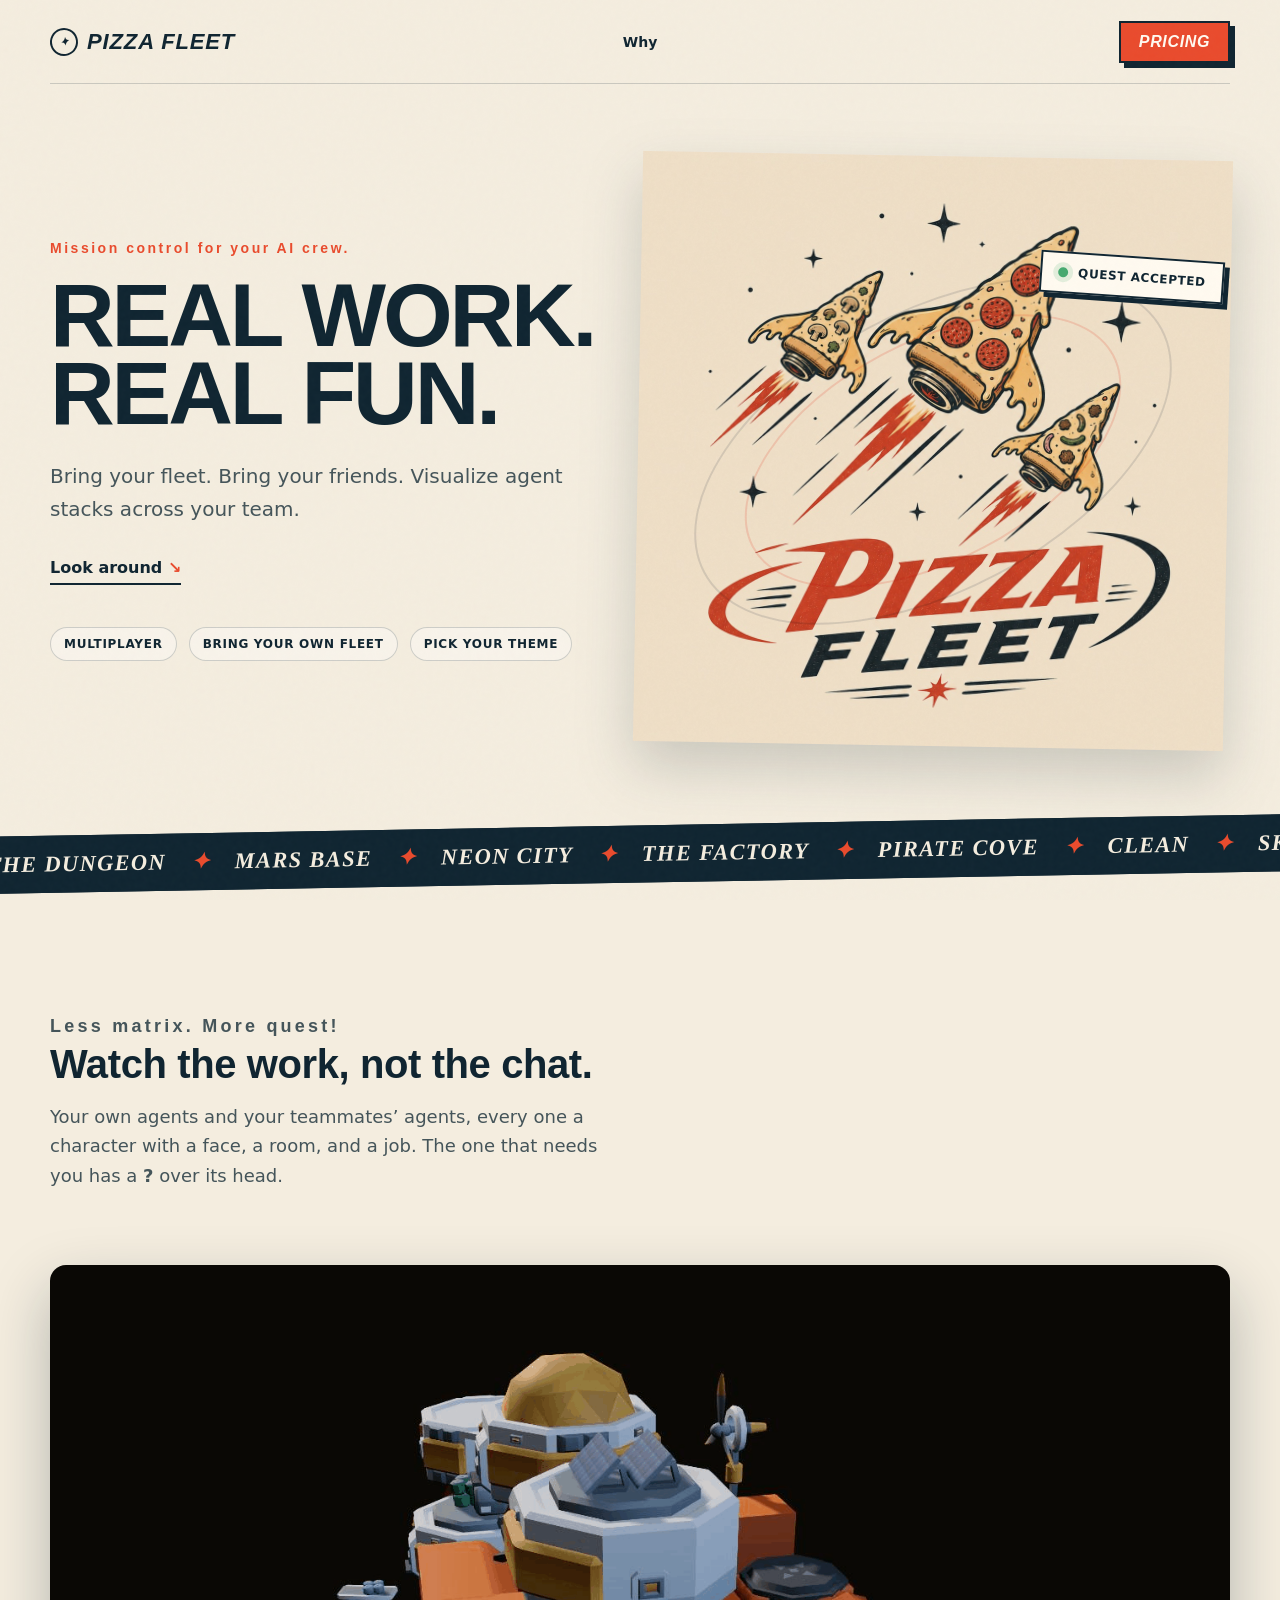
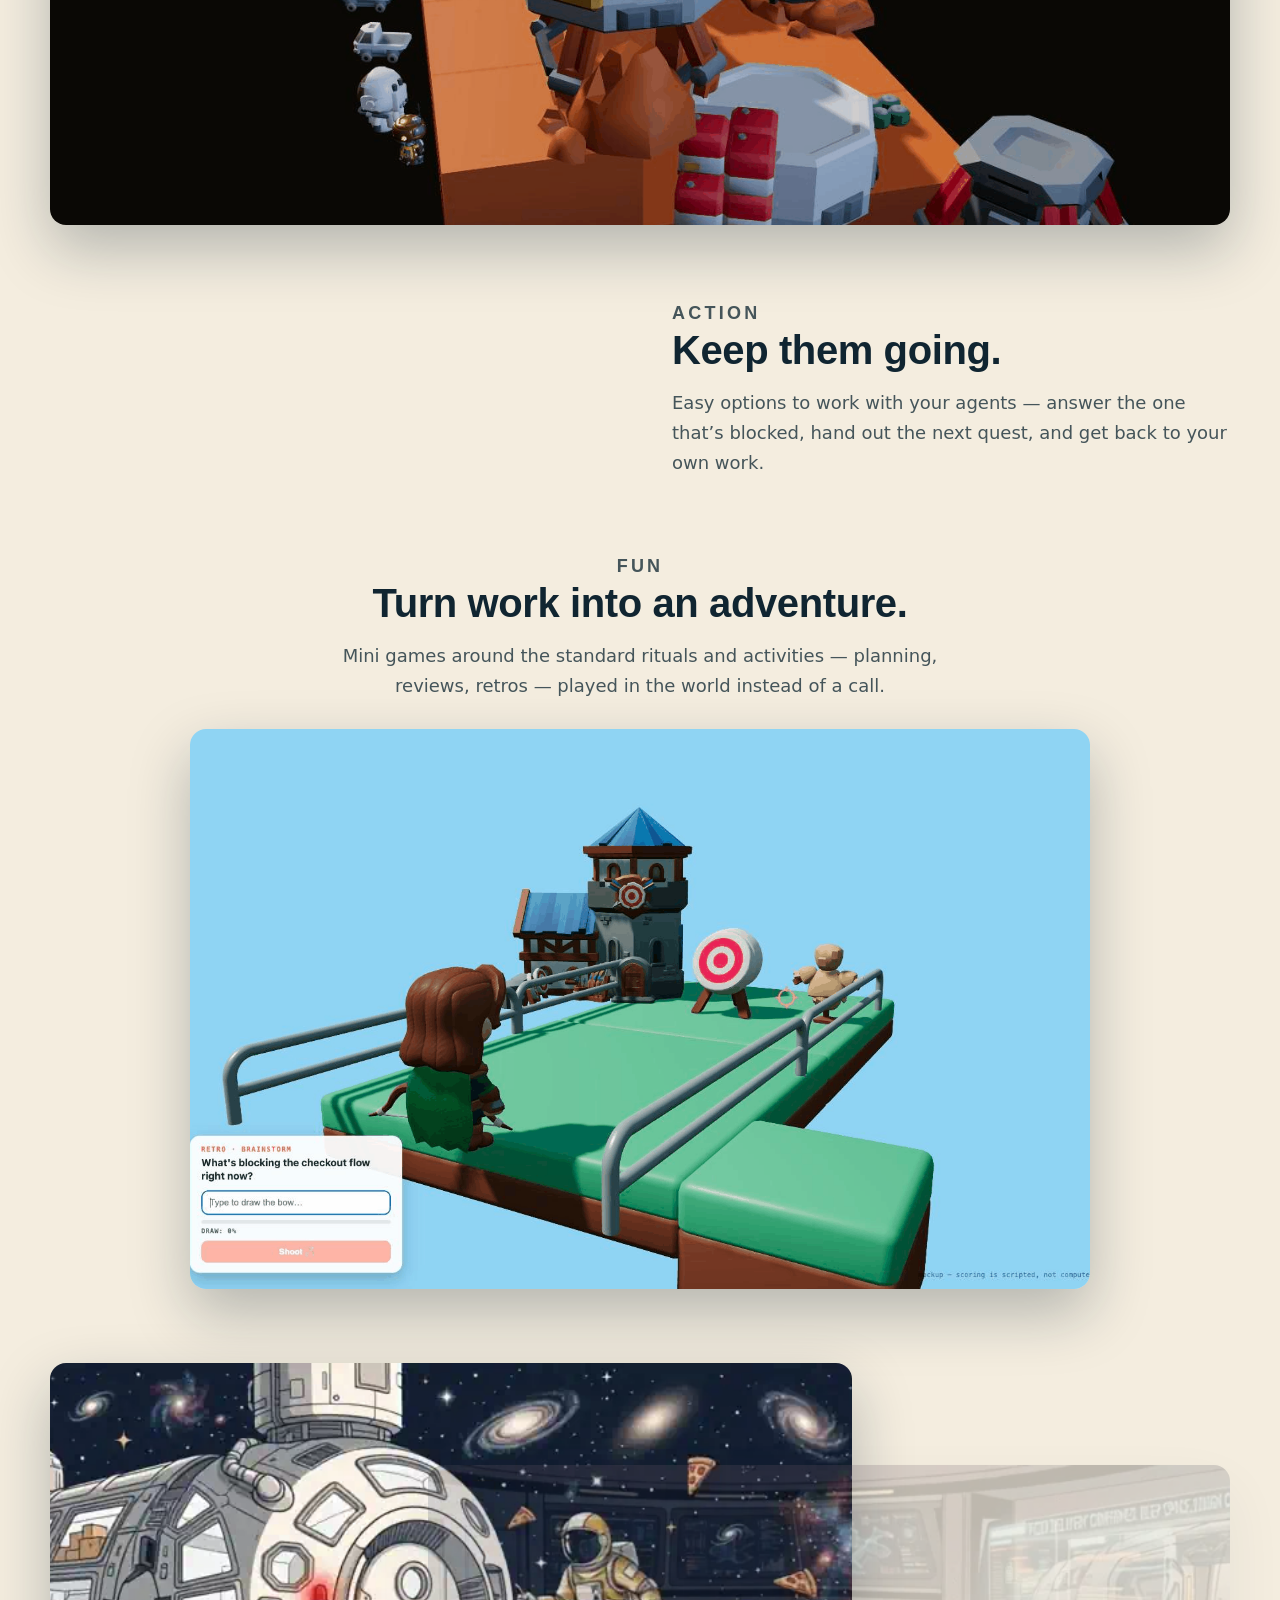
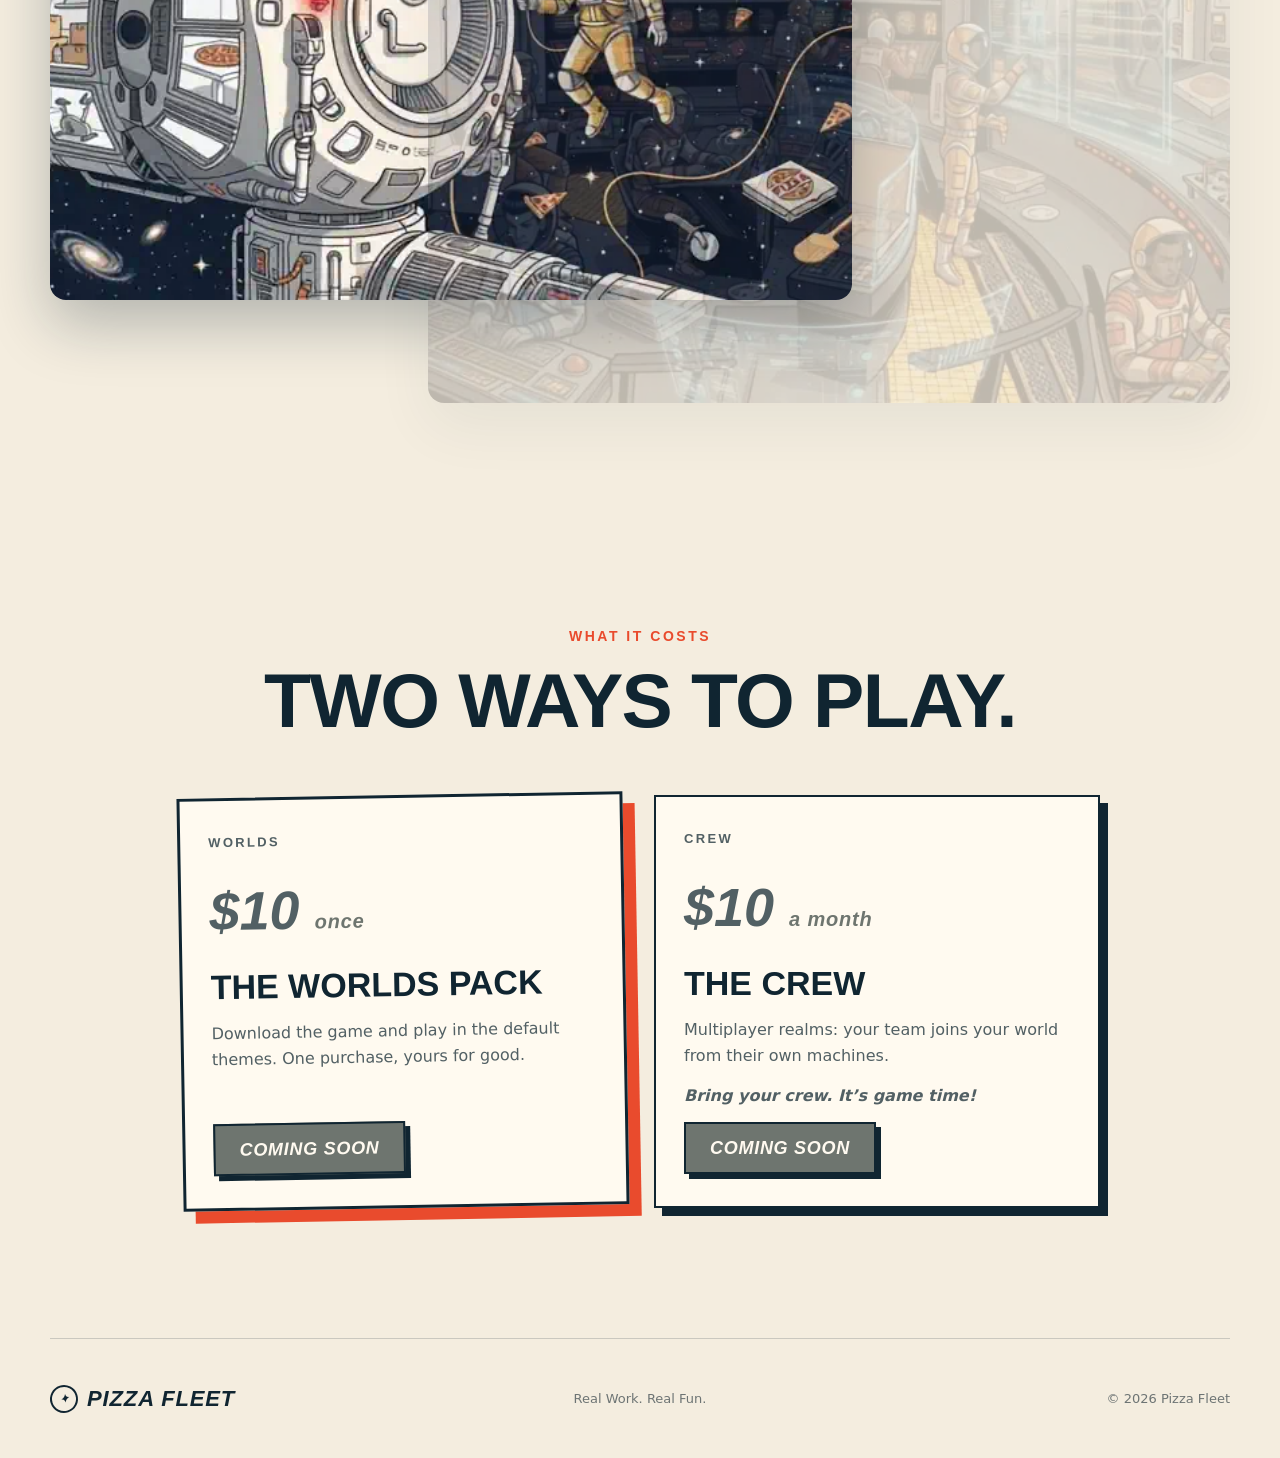
==== index.html @ 8c607ee8 "merge: media size parity Co-Authored-By: Claude Fable 5 <noreply@anthropic.com> Claude-Session: http" ====
<!doctype html>
<html lang="en">
<head>
  <meta charset="utf-8" />
  <meta name="viewport" content="width=device-width, initial-scale=1" />
  <meta name="theme-color" content="#f4eddf" />
  <meta name="description" content="A real-time 3D world for the AI agents already doing your work. Every one of them a character with a face, a room and a job." />
  <title>Pizza Fleet — Real Work. Real Fun.</title>
<style>
:root {
  --cream: #f4eddf;
  --paper: #fffaf0;
  --ink: #102531;
  --red: #e94b2d;
  --gold: #f1b84b;
  --muted: #6e756f;
  --line: rgba(16, 37, 49, .18);
  --shadow: 0 24px 70px rgba(23, 31, 33, .14);
}
* { box-sizing: border-box; }
[hidden] { display: none !important; }
html { scroll-behavior: smooth; }
body { margin: 0; background: var(--cream); color: var(--ink); font-family: Inter, system-ui, sans-serif; overflow-x: hidden; }
a { color: inherit; text-decoration: none; }
.shell { width: min(1180px, calc(100% - 40px)); margin-inline: auto; }
.noise { position: fixed; inset: 0; pointer-events: none; opacity: .08; z-index: 20; background-image: url("data:image/svg+xml,%3Csvg viewBox='0 0 180 180' xmlns='http://www.w3.org/2000/svg'%3E%3Cfilter id='n'%3E%3CfeTurbulence type='fractalNoise' baseFrequency='.9' numOctaves='2' stitchTiles='stitch'/%3E%3C/filter%3E%3Crect width='100%25' height='100%25' filter='url(%23n)' opacity='.28'/%3E%3C/svg%3E"); }
.nav { height: 84px; display: grid; grid-template-columns: 1fr auto 1fr; align-items: center; border-bottom: 1px solid var(--line); position: relative; z-index: 10; }
.nav nav { display: flex; gap: 28px; font-size: 14px; font-weight: 600; }
.nav nav a:hover { color: var(--red); }
.brand { font-family: "Barlow Condensed", sans-serif; font-style: italic; font-weight: 800; font-size: 22px; letter-spacing: .04em; display: inline-flex; align-items: center; gap: 9px; }
.brand-orbit { width: 28px; height: 28px; border: 2px solid var(--ink); border-radius: 50%; display: grid; place-items: center; font-size: 11px; transform: rotate(-18deg); }
.nav > .button { justify-self: end; }
.button { display: inline-flex; align-items: center; justify-content: center; min-height: 52px; padding: 0 24px; background: var(--red); color: #fffaf0; border: 2px solid var(--ink); box-shadow: 5px 5px 0 var(--ink); font: 800 italic 18px/1 "Barlow Condensed", sans-serif; text-transform: uppercase; letter-spacing: .04em; transition: transform .15s, box-shadow .15s; cursor: pointer; }
.button:hover { transform: translate(3px,3px); box-shadow: 2px 2px 0 var(--ink); }
.button-small { min-height: 42px; padding-inline: 18px; font-size: 16px; }
.hero { min-height: 730px; display: grid; grid-template-columns: .96fr 1.04fr; align-items: center; gap: 38px; padding-block: 72px 80px; }
.eyebrow { font: 800 14px/1 "Barlow Condensed", sans-serif; letter-spacing: .18em; color: var(--red); margin: 0 0 22px; }
h1,h2,h3 { font-family: "Barlow Condensed", sans-serif; margin: 0; }
h1 { font-size: clamp(64px, 7vw, 108px); line-height: .86; letter-spacing: -.035em; text-transform: uppercase; }
h1 em { color: var(--red); font-style: italic; }
.sub { font: italic 800 30px/1.1 "Barlow Condensed", sans-serif; color: var(--red); letter-spacing: .02em; margin: 26px 0 0; }
.lede { max-width: 620px; font-size: 20px; line-height: 1.65; color: #45555a; margin: 28px 0 32px; }
.hero-actions { display: flex; align-items: center; gap: 28px; flex-wrap: wrap; }
.text-link { font-weight: 700; border-bottom: 2px solid var(--ink); padding-bottom: 6px; }
.text-link span { color: var(--red); }
.proof-row { display: flex; gap: 12px; flex-wrap: wrap; margin-top: 42px; }
.proof-row span { border: 1px solid var(--line); background: rgba(255,255,255,.35); border-radius: 99px; padding: 9px 13px; font-size: 12px; font-weight: 700; text-transform: uppercase; letter-spacing: .06em; }
.hero-art { position: relative; min-height: 590px; display: grid; place-items: center; }
.hero-art img { position: relative; z-index: 2; width: min(590px, 110%); height: auto; filter: drop-shadow(0 25px 28px rgba(14,35,44,.18)); mix-blend-mode: multiply; transform: rotate(1deg); }
/* hero media sequence: the mark shows on load, then fades away to the bustling-base capture */
.hero-art .hero-mark { transition: opacity 1.2s ease; }
.hero-art .hero-base { position: absolute; z-index: 2; width: min(590px, 110%); height: auto; opacity: 0; transition: opacity 1.2s ease; border-radius: 14px; box-shadow: 0 18px 44px rgba(23,31,33,.16); mix-blend-mode: normal; transform: none; filter: none; }
.hero-art.swap .hero-mark { opacity: 0; }
.hero-art.swap .hero-base { opacity: 1; }
.orbit { position: absolute; border: 2px solid rgba(16,37,49,.12); border-radius: 50%; transform: rotate(-28deg); }
.orbit-one { width: 520px; height: 280px; }
.orbit-two { width: 410px; height: 220px; border-color: rgba(233,75,45,.18); }
.status-card { position: absolute; z-index: 4; background: var(--paper); border: 2px solid var(--ink); box-shadow: 5px 5px 0 var(--ink); padding: 12px 16px; display: flex; align-items: center; gap: 10px; font-size: 12px; text-transform: uppercase; font-weight: 700; letter-spacing: .05em; }
.status-card b { font: 800 28px/1 "Barlow Condensed"; color: var(--red); }
.status-card i { width: 10px; height: 10px; border-radius: 50%; background: #45a96f; box-shadow: 0 0 0 5px rgba(69,169,111,.15); }
.status-one { left: -2%; bottom: 15%; transform: rotate(-4deg); }
.status-two { right: 1%; top: 17%; transform: rotate(4deg); }
.ticker { overflow: hidden; border-block: 2px solid var(--ink); background: var(--ink); color: var(--cream); transform: rotate(-1deg) scale(1.02); }
.ticker-track { width: max-content; display: flex; align-items: center; gap: 24px; padding: 15px 0; animation: ticker 25s linear infinite; font: italic 800 22px/1 "Barlow Condensed"; letter-spacing: .06em; }
.ticker-track i { color: var(--red); }
@keyframes ticker { to { transform: translateX(-50%); } }
.section { padding-block: 130px; }
.split { display: grid; grid-template-columns: 1fr 1fr; gap: 100px; align-items: start; }
h2 { font-size: clamp(54px, 6vw, 86px); line-height: .92; text-transform: uppercase; letter-spacing: -.02em; }
.section-copy { font-size: 22px; line-height: 1.6; color: #45555a; padding-top: 38px; }
.section-copy p:first-child { margin-top: 0; }
.loop { display: grid; grid-template-columns: repeat(4, 1fr); border: 2px solid var(--ink); box-shadow: 10px 10px 0 var(--ink); background: var(--paper); }
.loop-card { padding: 34px; min-height: 260px; border-right: 1px solid var(--line); }
.loop-card:last-child { border-right: 0; }
.loop-card span { color: var(--red); font: italic 800 42px/1 "Barlow Condensed"; }
.loop-card h3 { font-size: 38px; text-transform: uppercase; margin: 42px 0 12px; }
.loop-card p { color: #596366; line-height: 1.55; margin: 0; }
.product-showcase { display: grid; grid-template-columns: .8fr 1.2fr; gap: 70px; align-items: center; }
.product-copy > p:not(.eyebrow) { font-size: 18px; color: #526064; line-height: 1.65; }
.product-copy ul { list-style: none; padding: 0; margin: 28px 0 0; }
.product-copy li { padding: 15px 0; border-top: 1px solid var(--line); }
.mockup { background: var(--paper); border: 3px solid var(--ink); border-radius: 18px; overflow: hidden; box-shadow: 14px 14px 0 var(--ink); transform: rotate(1deg); }
.mockup-bar { height: 52px; border-bottom: 2px solid var(--ink); display: flex; align-items: center; gap: 8px; padding: 0 16px; background: #e8decb; }
.mockup-bar span { width: 10px; height: 10px; border: 1.5px solid var(--ink); border-radius: 50%; }
.mockup-bar b { margin-left: 10px; font-size: 12px; text-transform: uppercase; letter-spacing: .08em; }
.world { height: 520px; position: relative; overflow: hidden; background: linear-gradient(30deg, rgba(16,37,49,.035) 12%, transparent 12.5%, transparent 87%, rgba(16,37,49,.035) 87.5%), linear-gradient(150deg, rgba(16,37,49,.035) 12%, transparent 12.5%, transparent 87%, rgba(16,37,49,.035) 87.5%); background-size: 80px 140px; }
.tile { width: 150px; height: 110px; position: absolute; background: #f5cf6a; border: 2px solid var(--ink); box-shadow: 7px 7px 0 var(--ink); display: grid; place-items: center; transform: rotate(-2deg); }
.tile span { font-size: 34px; }.tile small { font-weight: 800; text-transform: uppercase; }.tile em { position: absolute; right: -15px; top: -14px; background: var(--red); color: white; border: 2px solid var(--ink); padding: 5px 8px; font: 700 11px Inter; }
.tile-a { left: 8%; top: 12%; }.tile-b { left: 39%; top: 21%; background: #f49d69; }.tile-c { right: 8%; top: 10%; background:#b8d6c1; }.tile-d { right: 16%; bottom: 14%; background:#9ec4d3; }
.road { position:absolute; height: 16px; background: var(--ink); opacity:.13; transform-origin:left center; }.road-one{width:390px;left:18%;top:48%;transform:rotate(19deg)}.road-two{width:330px;left:33%;top:61%;transform:rotate(-14deg)}
.agent { position:absolute; width:42px;height:42px;border-radius:50%;background:var(--paper);border:2px solid var(--ink);box-shadow:4px 4px 0 var(--ink);display:grid;place-items:center;font:800 12px Inter; }.agent-one{left:31%;top:49%}.agent-two{left:55%;top:48%}.agent-three{right:25%;top:61%}
.mission-card { position:absolute; left:7%; bottom:7%; width:260px; padding:18px; background:var(--paper); border:2px solid var(--ink); box-shadow:6px 6px 0 var(--ink); }.mission-card small{display:block;color:var(--red);font-weight:800;letter-spacing:.08em}.mission-card b{display:block;font:800 25px "Barlow Condensed";text-transform:uppercase;margin:5px 0 12px}.mission-card div{display:flex;gap:10px;align-items:center}.mission-card i{height:7px;flex:1;background:#ddd3c2;display:block}.mission-card u{display:block;height:100%;width:68%;background:var(--red)}
.dark-section { background: var(--ink); color: var(--cream); position: relative; }
.centered { text-align: center; max-width: 800px; margin: 0 auto; }
.centered p:last-child { color: #b7c2c5; font-size: 19px; line-height: 1.6; max-width: 670px; margin: 24px auto 0; }
.roles { display: grid; grid-template-columns: repeat(3,1fr); gap: 20px; margin-top: 70px; }
.role { border: 1px solid rgba(255,255,255,.18); padding: 34px; min-height: 250px; background: rgba(255,255,255,.035); }
.role span { font-size: 44px; color: var(--red); }.role h3{font-size:34px;text-transform:uppercase;margin:35px 0 12px}.role p{color:#aab8bb;line-height:1.55}
.integrations .section-heading { max-width: 780px; }
.integration-grid { display:grid;grid-template-columns:repeat(2,1fr);margin-top:60px;border:2px solid var(--ink);box-shadow:10px 10px 0 var(--ink); }
.integration-grid div { min-height:140px;padding:28px;background:var(--paper);border-right:1px solid var(--line);border-bottom:1px solid var(--line);display:flex;flex-direction:column;justify-content:end; }
.integration-grid div:nth-child(3n){border-right:0}.integration-grid div:nth-last-child(-n+3){border-bottom:0}.integration-grid b{font:800 32px "Barlow Condensed";text-transform:uppercase}.integration-grid span{color:#6f7778;margin-top:5px}
.cta { margin-block: 40px 120px; padding: 70px; background: var(--gold); border: 3px solid var(--ink); box-shadow: 14px 14px 0 var(--ink); display:grid;grid-template-columns:1fr;gap:24px;align-items:start; }
.cta h2 { max-width: 650px; }.cta > div > p:last-child{font-size:18px;line-height:1.6;max-width:600px}.signup{display:grid;grid-template-columns:1fr auto;gap:12px}.signup input{min-width:0;height:54px;border:2px solid var(--ink);background:var(--paper);padding:0 16px;font:600 15px Inter}.success{display:none;grid-column:1/-1;font-weight:700}.signup.submitted .success{display:block}.signup.submitted input,.signup.submitted button{display:none}
.footer { min-height:120px; border-top:1px solid var(--line); display:grid;grid-template-columns:1fr auto 1fr;align-items:center;font-size:13px }.footer p:last-child{text-align:right}.footer p{color:#6d7474}
.sr-only { position:absolute;width:1px;height:1px;padding:0;margin:-1px;overflow:hidden;clip:rect(0,0,0,0);white-space:nowrap;border:0; }
.reveal { opacity:0; transform:translateY(24px); transition:opacity .75s ease, transform .75s ease; }.reveal.visible{opacity:1;transform:none}.delay-1{transition-delay:.1s}.delay-2{transition-delay:.2s}.delay-3{transition-delay:.3s}
@media (max-width: 900px){
  .nav{grid-template-columns:1fr auto}.nav nav{display:none}.hero{grid-template-columns:1fr;padding-top:60px}.hero-art{min-height:500px}.split,.product-showcase,.cta{grid-template-columns:1fr}.loop{grid-template-columns:1fr 1fr}.loop-card:nth-child(2){border-right:0}.loop-card:nth-child(-n+2){border-bottom:1px solid var(--line)}.roles{grid-template-columns:1fr}.integration-grid{grid-template-columns:1fr 1fr}.integration-grid div:nth-child(3n){border-right:1px solid var(--line)}.integration-grid div:nth-child(2n){border-right:0}.integration-grid div:nth-last-child(-n+3){border-bottom:1px solid var(--line)}.integration-grid div:nth-last-child(-n+2){border-bottom:0}.footer{grid-template-columns:1fr;text-align:center;gap:10px;padding-block:30px}.footer p:last-child{text-align:center}
}
@media (max-width: 600px){
  .shell{width:min(100% - 24px,1180px)}.nav>.button{display:none}.nav{grid-template-columns:1fr}.hero{min-height:auto;padding-block:55px}.hero-art{min-height:380px}.hero-art img{width:115%}.status-card{transform:scale(.85)}.status-one{left:0}.status-two{right:-5%;top:10%}h1{font-size:58px}.lede{font-size:17px}.section{padding-block:90px}.split{gap:25px}.section-copy{padding-top:0;font-size:18px}.loop{grid-template-columns:1fr}.loop-card{border-right:0;border-bottom:1px solid var(--line)!important}.loop-card:last-child{border-bottom:0!important}.world{height:430px}.tile{transform:scale(.78)}.tile-a{left:0}.tile-b{left:28%}.tile-c{right:-4%}.tile-d{right:3%}.mission-card{width:230px}.integration-grid{grid-template-columns:1fr}.integration-grid div{border-right:0!important;border-bottom:1px solid var(--line)!important}.integration-grid div:last-child{border-bottom:0!important}.cta{padding:38px 24px}.signup{grid-template-columns:1fr}.footer{margin-top:40px}
}


/* --- the airlock and the bridge -------------------------------------------
   NOTE FOR WHOEVER EDITS THIS NEXT: styles.css in this repo is DEAD. index.html
   links no stylesheet and carries everything in this block. Three CSS edits were
   made to that file before anyone noticed they could not possibly apply.

   The figures span both columns of .split. Without an explicit column span and a
   max-width they set the grid's intrinsic width, which blew 1fr 1fr out to
   1080px and 1280px inside an 1180px shell and pushed the copy off screen. */
.split.has-art { row-gap: 40px; }
.split .airlock { grid-column: 1 / -1; margin: 0; min-width: 0; }
.airlock img { display: block; width: 100%; max-width: 720px; height: auto; }
.airlock figcaption { margin-top: 20px; max-width: 720px; font-size: 18px; line-height: 1.6; color: #45555a; }
.airlock figcaption b { display: block; color: var(--ink); font-size: 21px; margin-bottom: 6px; }
.airlock.bridge { margin-top: 44px; }
.airlock.bridge img { border-radius: 12px; }
@media (max-width: 900px) { .split.has-art { row-gap: 26px; } .airlock img { max-width: 100%; } }

/* --- alternating text/art rows --------------------------------------------
   NOTE: styles.css in this repo is DEAD. index.html links no stylesheet and
   carries everything in this block. Put CSS here or it will not apply. */
.duo { display: grid; gap: 74px; padding-top: 130px; margin-bottom: 96px; }
.duo-row { display: grid; grid-template-columns: 1fr 1fr; gap: 64px; align-items: center; }
.duo-copy h3 { margin: 0 0 16px; font-size: clamp(28px, 3.4vw, 40px); line-height: 1.1;
  letter-spacing: -.01em; color: var(--ink); text-wrap: balance; }
.duo-copy p { margin: 0; font-size: 18px; line-height: 1.65; color: #45555a; }
.duo-art { margin: 0; min-width: 0; }
.duo-art img { display: block; width: 100%; height: auto; border-radius: 14px;
  box-shadow: 0 18px 44px rgba(23,31,33,.16); }
@media (max-width: 900px) {
  .duo { gap: 48px; padding-top: 84px; }
  .duo-row, .duo-row.flip { grid-template-columns: 1fr; gap: 24px; }
  .duo-row.flip .duo-art { order: 2; }
  .duo-row.flip .duo-copy { order: 1; }
}
.duo-copy .reply { font-size: clamp(20px, 2.4vw, 26px); line-height: 1.35; font-style: italic;
  color: var(--muted); letter-spacing: -.005em; }
.duo-fun { text-align: center; max-width: 900px; margin-inline: auto; }
.duo-fun > p { max-width: 640px; margin-inline: auto; }
/* product media renders at the duo's ratified footprint */
.duo-row .block-media { grid-column: 1 / -1; margin: 10px 0 0; }
.block-media img { display: block; width: 100%; height: clamp(360px, 44vw, 560px); object-fit: cover; border-radius: 16px; box-shadow: 0 24px 60px rgba(16,37,49,.28); }
@media (max-width: 900px) { .block-media img { height: clamp(240px, 60vw, 380px); } }
/* --- the compact duo cycle: offset overlapping scenes, mirrored beat entrances --- */
.duo-cycle { position: relative; height: clamp(430px, 50vw, 640px); }
.cycle-art { position: absolute; inset: 0; z-index: 1; }
.cycle-art img { position: absolute; width: 68%; height: 84%; object-fit: cover; border-radius: 16px; box-shadow: 0 24px 60px rgba(16,37,49,.28); }
.cycle-art .img-a { left: 0; top: 0; animation: sceneA 12s ease-in-out infinite; }
.cycle-art .img-b { right: 0; bottom: 0; opacity: .22; animation: sceneB 12s ease-in-out infinite; }
@keyframes sceneA { 0%, 42% { opacity: 1; } 50%, 92% { opacity: .3; } 100% { opacity: 1; } }
@keyframes sceneB { 0%, 42% { opacity: .22; } 50%, 92% { opacity: 1; } 100% { opacity: .22; } }
.cycle-copy { position: absolute; inset: 0; z-index: 3; pointer-events: none; }
.cycle-beat { position: absolute; background: rgba(16,37,49,.82); border-radius: 12px; padding: 20px 26px; max-width: min(540px, 78%); backdrop-filter: blur(4px); }
.cycle-beat h3 { margin: 0 0 10px; font-size: clamp(26px, 3.2vw, 40px); line-height: 1.05; letter-spacing: -.01em; color: #fffaf0; text-wrap: balance; }
.cycle-beat .reply { margin: 0; color: rgba(255,250,240,.88); }
.beat-a { left: 26px; bottom: 30px; opacity: 0; animation: beatA 12s ease-in-out infinite; }
.beat-b { right: 26px; bottom: 30px; opacity: 0; animation: beatB 12s ease-in-out infinite; }
@keyframes beatA { 0% { opacity: 0; transform: translateX(-46px); } 6%, 40% { opacity: 1; transform: none; } 48%, 100% { opacity: 0; transform: translateX(-46px); } }
@keyframes beatB { 0%, 50% { opacity: 0; transform: translateX(46px); } 56%, 90% { opacity: 1; transform: none; } 98%, 100% { opacity: 0; transform: translateX(46px); } }
@media (prefers-reduced-motion: reduce) {
  .cycle-art .img-a, .cycle-art .img-b, .beat-a, .beat-b { animation: none; }
  .cycle-art .img-b { opacity: .9; }
  .beat-a, .beat-b { opacity: 1; transform: none; }
}
@media (max-width: 900px) {
  .duo-cycle { height: clamp(400px, 118vw, 560px); }
  .cycle-art img { width: 86%; height: 58%; }
  .cycle-beat { padding: 14px 18px; max-width: 88%; }
  .beat-a { left: 10px; bottom: 14px; }
  .beat-b { right: 10px; bottom: 14px; }
}
/* Pricing must stack on small screens; an inline column count overrides media rules. */
.pricing-grid { grid-template-columns: repeat(3, minmax(0, 1fr)); }
.pricing-grid > div { min-width: 0; justify-content: start; gap: 12px; }
.pricing-grid .text-link { margin-top: auto; padding-top: 16px; }
.crew-notice { color: var(--ink); font-size: 18px; }
/* --- rebuilt product cards (2026-09-15). NOTE: styles.css is DEAD, CSS lives here. --- */
.cards { display: grid; grid-template-columns: repeat(auto-fit, minmax(260px, 1fr)); gap: 28px; margin-top: 60px; max-width: 920px; margin-inline: auto; }
.button[disabled] { background: var(--muted); cursor: not-allowed; }
.button[disabled]:hover { transform: none; box-shadow: 5px 5px 0 var(--ink); }
.card { background: var(--paper); border: 2px solid var(--ink); box-shadow: 8px 8px 0 var(--ink); padding: 32px 28px; display: flex; flex-direction: column; gap: 14px; min-width: 0; }
.card h3 { font-size: 34px; text-transform: uppercase; }
.card p { margin: 0; color: #526064; line-height: 1.6; }
.card-tier { font: 800 13px/1 "Barlow Condensed", sans-serif; letter-spacing: .18em; color: var(--red); }
.card-price { font: italic 800 54px/1 "Barlow Condensed", sans-serif; color: var(--ink); }
.card-price small { font-size: 20px; color: var(--muted); letter-spacing: .04em; }
.card-star { border-width: 3px; box-shadow: 12px 12px 0 var(--red); transform: rotate(-1deg); }
.card-cta { font-weight: 700; font-style: italic; color: var(--ink); }
.card .button { margin-top: auto; align-self: start; }
.gate-line { max-width: 64ch; margin: 46px auto 0; text-align: center; color: var(--muted); font-size: 15px; line-height: 1.6; }
@media (max-width: 900px) { .cards { grid-template-columns: 1fr; } .card-star { transform: none; } }
@media (max-width: 900px) {
  .pricing-grid { grid-template-columns: 1fr; }
  .pricing-grid > div { border-right: 0; border-bottom: 1px solid var(--line); }
  .pricing-grid > div:last-child { border-bottom: 0; }
}
</style>
</head>
<body>
  <div class="noise" aria-hidden="true"></div>
  <header class="nav shell">
    <a href="#top" class="brand" aria-label="Pizza Fleet home">
      <span class="brand-orbit">✦</span>
      <span>PIZZA FLEET</span>
    </a>
    <nav aria-label="Primary navigation">
      <a href="#why">Why</a>
    </nav>
    <a class="button button-small" href="#pricing">Pricing</a>
  </header>

  <main id="top">
    <section class="hero shell">
      <div class="hero-copy reveal">
        <p class="eyebrow">Mission control for your AI crew.</p>
        <h1>Real Work. Real Fun.</h1>
        <p class="lede">Bring your fleet. Bring your friends. Visualize agent stacks across your team.</p>
        <div class="hero-actions">
          <a class="text-link" href="#why">Look around <span>↘</span></a>
        </div>
        <div class="proof-row">
          <span>Multiplayer</span><span>Bring your own fleet</span><span>Pick your theme</span>
        </div>
      </div>

      <!-- MEDIA-SLOT S1: hero capture (animated webp) lands here on designer delivery + review. EMPTY by rule. -->
      <div class="hero-art reveal delay-1" role="img" aria-label="Pizza slices flying like a retro rocket fleet">
        <div class="orbit orbit-one"></div>
        <div class="orbit orbit-two"></div>
        <img class="hero-mark" src="assets/hero-mark.jpg" width="1180" height="1180" fetchpriority="high" decoding="async" alt="Pizza Fleet retro pizza rocket logo" />
        <img class="hero-base" hidden width="640" height="400" decoding="async" alt="A bustling base, animating between themes." />
        <div class="status-card status-two"><i></i><span>Quest accepted</span></div>
      </div>
    </section>

    <section class="ticker" aria-label="Worlds">
      <div class="ticker-track">
        <span>THE DUNGEON</span><i>✦</i><span>MARS BASE</span><i>✦</i><span>NEON CITY</span><i>✦</i><span>THE FACTORY</span><i>✦</i><span>PIRATE COVE</span><i>✦</i><span>CLEAN</span><i>✦</i><span>SKY CASTLE</span><i>✦</i><span>DEEP SEA LAB</span><i>✦</i><span>WIZARD TOWER</span><i>✦</i><span>THE SHIPYARD</span><i>✦</i>
        <span>THE DUNGEON</span><i>✦</i><span>MARS BASE</span><i>✦</i><span>NEON CITY</span><i>✦</i><span>THE FACTORY</span><i>✦</i><span>PIRATE COVE</span><i>✦</i><span>CLEAN</span><i>✦</i><span>SKY CASTLE</span><i>✦</i><span>DEEP SEA LAB</span><i>✦</i><span>WIZARD TOWER</span><i>✦</i><span>THE SHIPYARD</span><i>✦</i>
      </div>
    </section>

    <section id="why" class="shell duo" aria-label="The three problems">
      <div class="duo-row reveal">
        <div class="duo-copy">
          <p class="eyebrow">Less matrix. More quest!</p>
          <h3>Watch the work, not the chat.</h3>
          <p>Your own agents and your teammates&rsquo; agents, every one a character with a face, a room, and a job. The one that needs you has a <b>?</b> over its head.</p>
        </div>
        <figure class="duo-art block-media">
          <img src="assets/mars-base-orbit.webp" width="1400" height="844" loading="lazy" decoding="async"
               alt="A low-poly Mars base under orbit camera: domes, solar panels, rovers, and two robot crew at the edge of the pad." />
        </figure>
      </div>
      <div class="duo-row flip reveal delay-1">
        <figure class="duo-art">
          <!-- MEDIA-SLOT S6: the Action capture (quest/?-flow, mock-data preferred) lands here on delivery + review. EMPTY by rule. -->
        </figure>
        <div class="duo-copy">
          <p class="eyebrow">ACTION</p>
          <h3>Keep them going.</h3>
          <p>Easy options to work with your agents &mdash; answer the one that&rsquo;s blocked, hand out the next quest, and get back to your own work.</p>
        </div>
      </div>
      <div class="duo-copy duo-fun reveal delay-2">
        <p class="eyebrow">FUN</p>
        <h3>Turn work into an adventure.</h3>
        <p>Mini games around the standard rituals and activities &mdash; planning, reviews, retros &mdash; played in the world instead of a call.</p>
        <figure class="duo-art block-media" style="margin-top: 28px">
          <img src="assets/archery-mockup.webp" width="1400" height="844" loading="lazy" decoding="async"
               alt="A low-poly archery range: an archer faces the target while a card reads Retro &middot; Brainstorm &mdash; type your answer to draw the bow, and shoot." />
        </figure>
      </div>
      <div class="duo-cycle reveal" aria-label="Locked out, or on the bridge">
        <div class="cycle-copy">
          <div class="cycle-beat beat-a">
            <h3>Don&rsquo;t be locked out of your orchestration.</h3>
            <p class="reply">&ldquo;I&rsquo;m sorry, Dave.&rdquo;</p>
          </div>
          <div class="cycle-beat beat-b">
            <h3>Run it like a Captain.</h3>
            <p class="reply">&ldquo;Computer, on screen.&rdquo;</p>
          </div>
        </div>
        <div class="cycle-art">
          <img class="img-a" src="assets/nocontrol.webp" width="640" height="400" loading="lazy" decoding="async"
               alt="An astronaut drifting outside a sealed hatch, tether loose in his hand, a red light lit, the pizza still inside." />
          <img class="img-b" src="assets/bridge.webp" width="640" height="400" loading="lazy" decoding="async"
               alt="A ship's bridge, alive: nine crew at consoles, holograms turning, and the viewscreen reading pizza delivery confirmed." />
        </div>
      </div>
    </section>

    <!-- MEDIA-SLOT S4: theme montage beside the tiers. EMPTY by rule. -->
    <section id="pricing" class="section shell">
      <div class="section-heading centered reveal">
        <p class="eyebrow">WHAT IT COSTS</p>
        <h2>Two ways to play.</h2>
      </div>
      <div class="cards reveal delay-1">
        <!-- The free card is SWITCHED, not deleted: SHOW_FREE_TIER in the page script
             (default off) renders it. Brandon's word flips the switch, nobody else's.
             Ruling: the tracked marketing record, 2026-09-15. Copy re-verifies against
             the record at flip-on. -->
        <article class="card" id="free-card" hidden>
          <p class="card-tier">FREE</p>
          <p class="card-price">Free</p>
          <h3>The Clean world</h3>
          <p>Your whole fleet as a living world. The rituals, the quests, the map &mdash; in the clean theme, drawn from nothing. On your own machine.</p>
          <a class="button card-btn" href="https://github.com/beveryday/pizza-fleet-releases/releases/latest">Download free &darr;</a>
        </article>
        <article class="card card-star">
          <p class="card-tier">WORLDS</p>
          <p class="card-price">$10 <small>once</small></p>
          <h3>The Worlds Pack</h3>
          <p>Download the game and play in the default themes. One purchase, yours for good.</p>
          <button class="button card-btn" type="button" disabled>Coming Soon</button>
          <!-- HELD: the Worlds buy link (buy.stripe.com/bJecN5aVQaJw30f7sB5AQ01) and the
               delivery sentence ("Checkout hands you the download on the spot — ten-minute
               link") return TOGETHER when one e2e purchase actually delivers a download.
               Gate: the tracked marketing record. -->
        </article>
        <article class="card">
          <p class="card-tier">CREW</p>
          <p class="card-price">$10 <small>a month</small></p>
          <h3>The Crew</h3>
          <p>Multiplayer realms: your team joins your world from their own machines.</p>
          <p class="card-cta">Bring your crew. It&rsquo;s game time!</p>
          <button class="button card-btn" type="button" disabled>Coming Soon</button>
          <!-- HELD: the Crew subscribe link (buy.stripe.com/7sYdR9bZU18WeIX8wF5AQ00) returns when
               the Crew Stripe description matches THE CREW CHECKOUT STRINGS (8e's paste) and
               the Worlds e2e opens the paid surfaces. -->
        </article>
      </div>
      <!-- REFUND-SLOT: TWO SENTENCES, tier-shaped, land here beside the tiers — one for
           Worlds ($10 once), one for Crew ($10/mo) — per the cfo proposal's structure
           (confirmed 2026-09-13). Text is whatever Brandon ACTUALLY APPROVES, verbatim;
           EMPTY by rule until his yes. Authority CEO/CPO+Brandon. -->
    </section>
  </main>

  <footer class="footer shell">
    <a class="brand" href="#top"><span class="brand-orbit">✦</span><span>PIZZA FLEET</span></a>
    <p>Real Work. Real Fun.</p>
    <!-- LEGAL-SLOT: terms + privacy links land here. Content authority CEO/CPO+Brandon;
         EMPTY by rule — a drafted stand-in is not a hold (per the tracked marketing record). -->
    <!-- SUPPORT-SLOT: the support/contact path lands here, same authority, same rule. -->
    <!-- PRIVACY-SLOT: reserved, ungated. -->
    <p>© 2026 Pizza Fleet</p>
  </footer>

  <script>
// SHOW_FREE_TIER: default OFF per the tracked marketing record (2026-09-15 pricing
// ruling). Brandon's word flips it — a one-constant commit, nobody else's call.
const SHOW_FREE_TIER = false;

// HERO_BASE_GIF: the bustling-base capture that animates between themes. EMPTY until
// the asset lands (mock-data capture, in review) — empty means the mark simply stays,
// no broken state. Wire the path here when the file is in assets/.
const HERO_BASE_GIF = '';
if (HERO_BASE_GIF && !matchMedia('(prefers-reduced-motion: reduce)').matches) {
  const art = document.querySelector('.hero-art');
  const base = document.querySelector('.hero-base');
  const start = () => { base.hidden = false; setTimeout(() => art.classList.add('swap'), 2200); };
  base.src = HERO_BASE_GIF;
  if (base.decode) { base.decode().then(start).catch(() => {}); } else { base.onload = start; }
}
if (SHOW_FREE_TIER) { document.getElementById('free-card').hidden = false; }

const observer = new IntersectionObserver((entries) => {
  entries.forEach((entry) => {
    if (entry.isIntersecting) {
      entry.target.classList.add('visible');
      observer.unobserve(entry.target);
    }
  });
}, { threshold: 0.12 });

document.querySelectorAll('.reveal').forEach((el) => observer.observe(el));

</script>
</body>
</html>
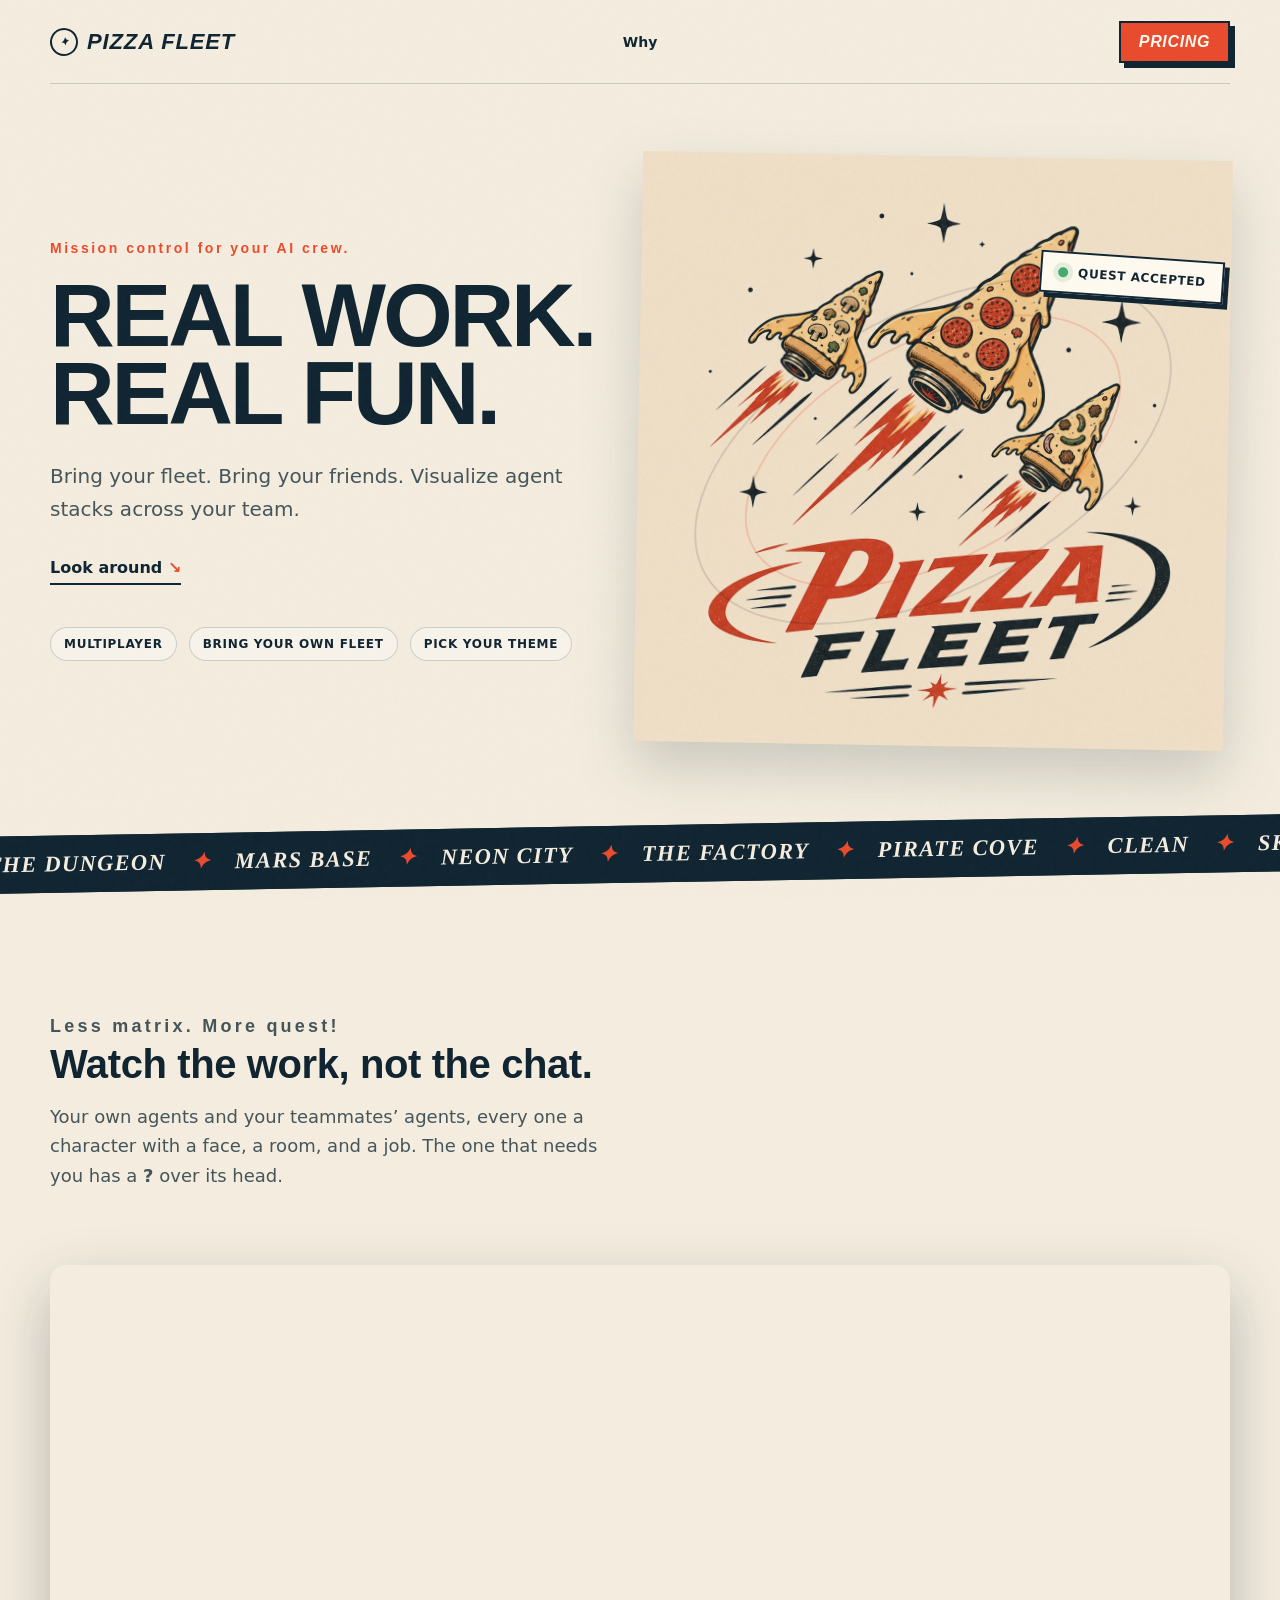
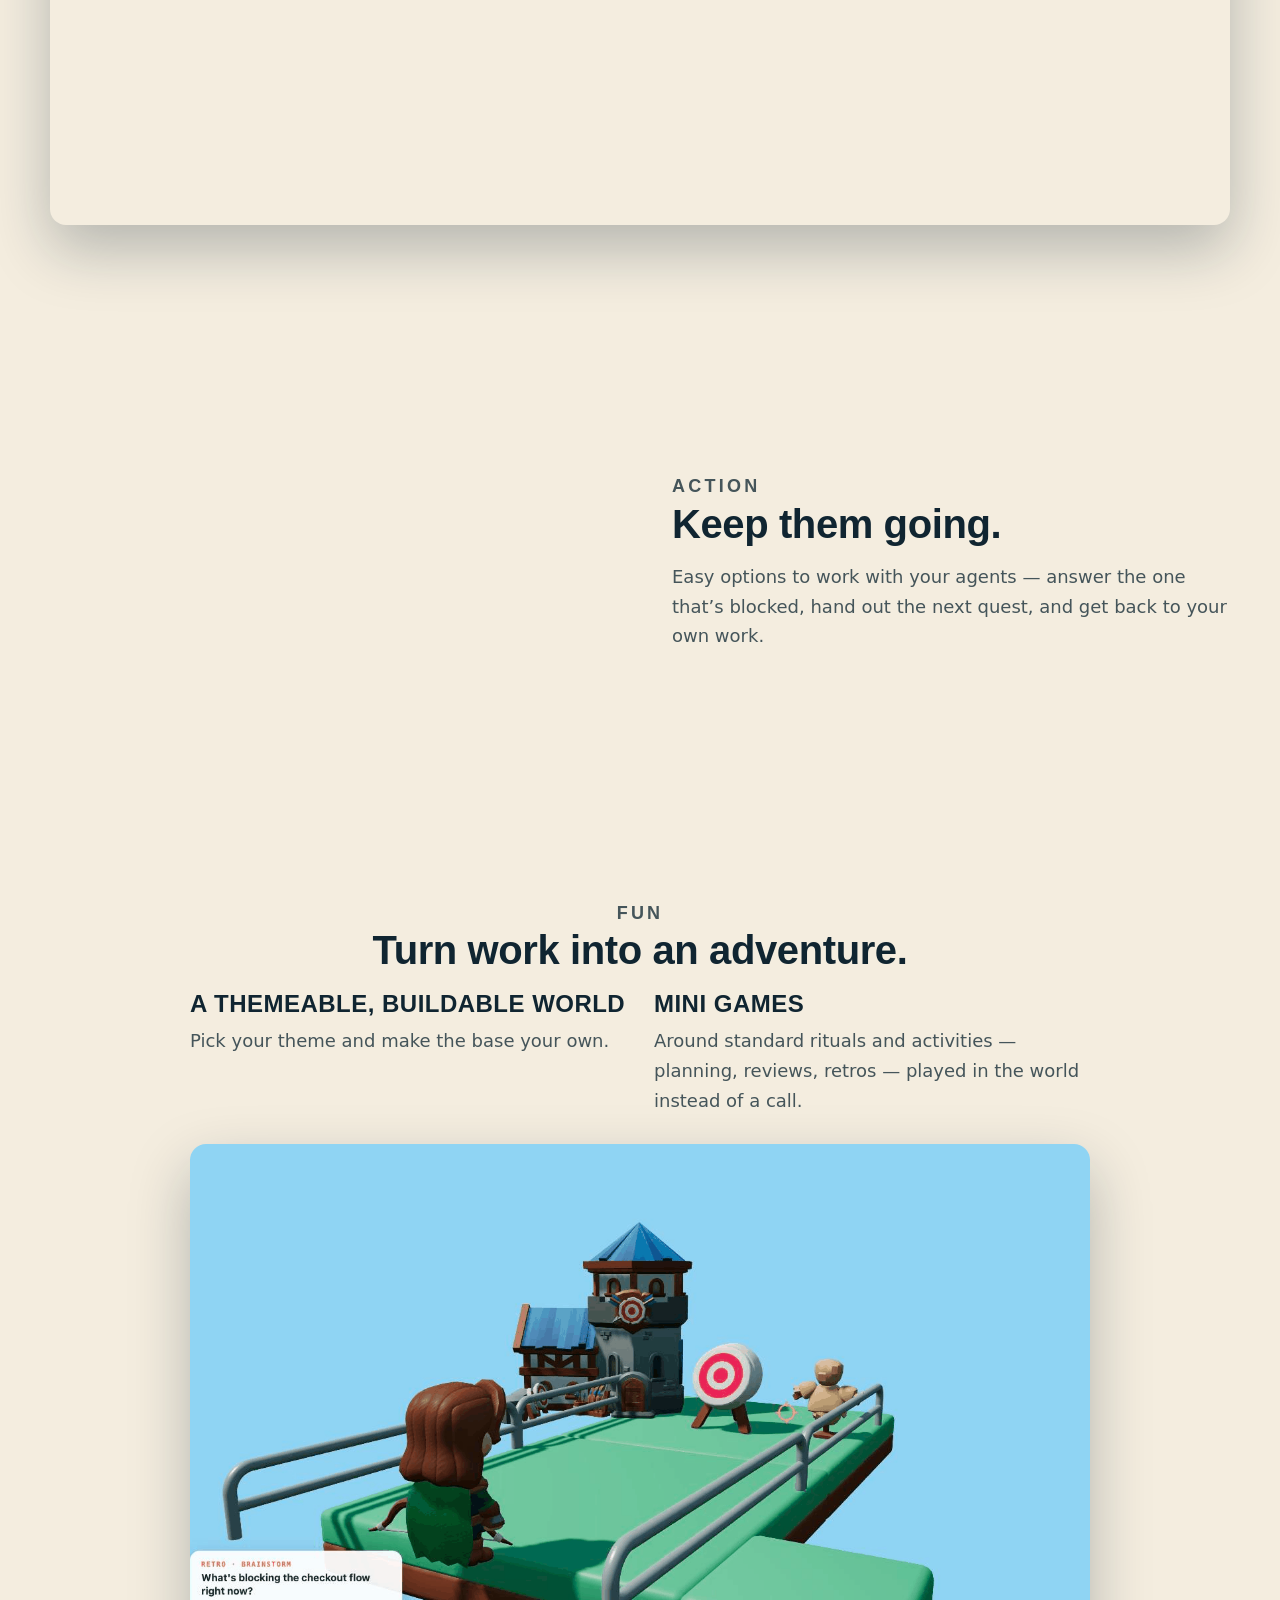
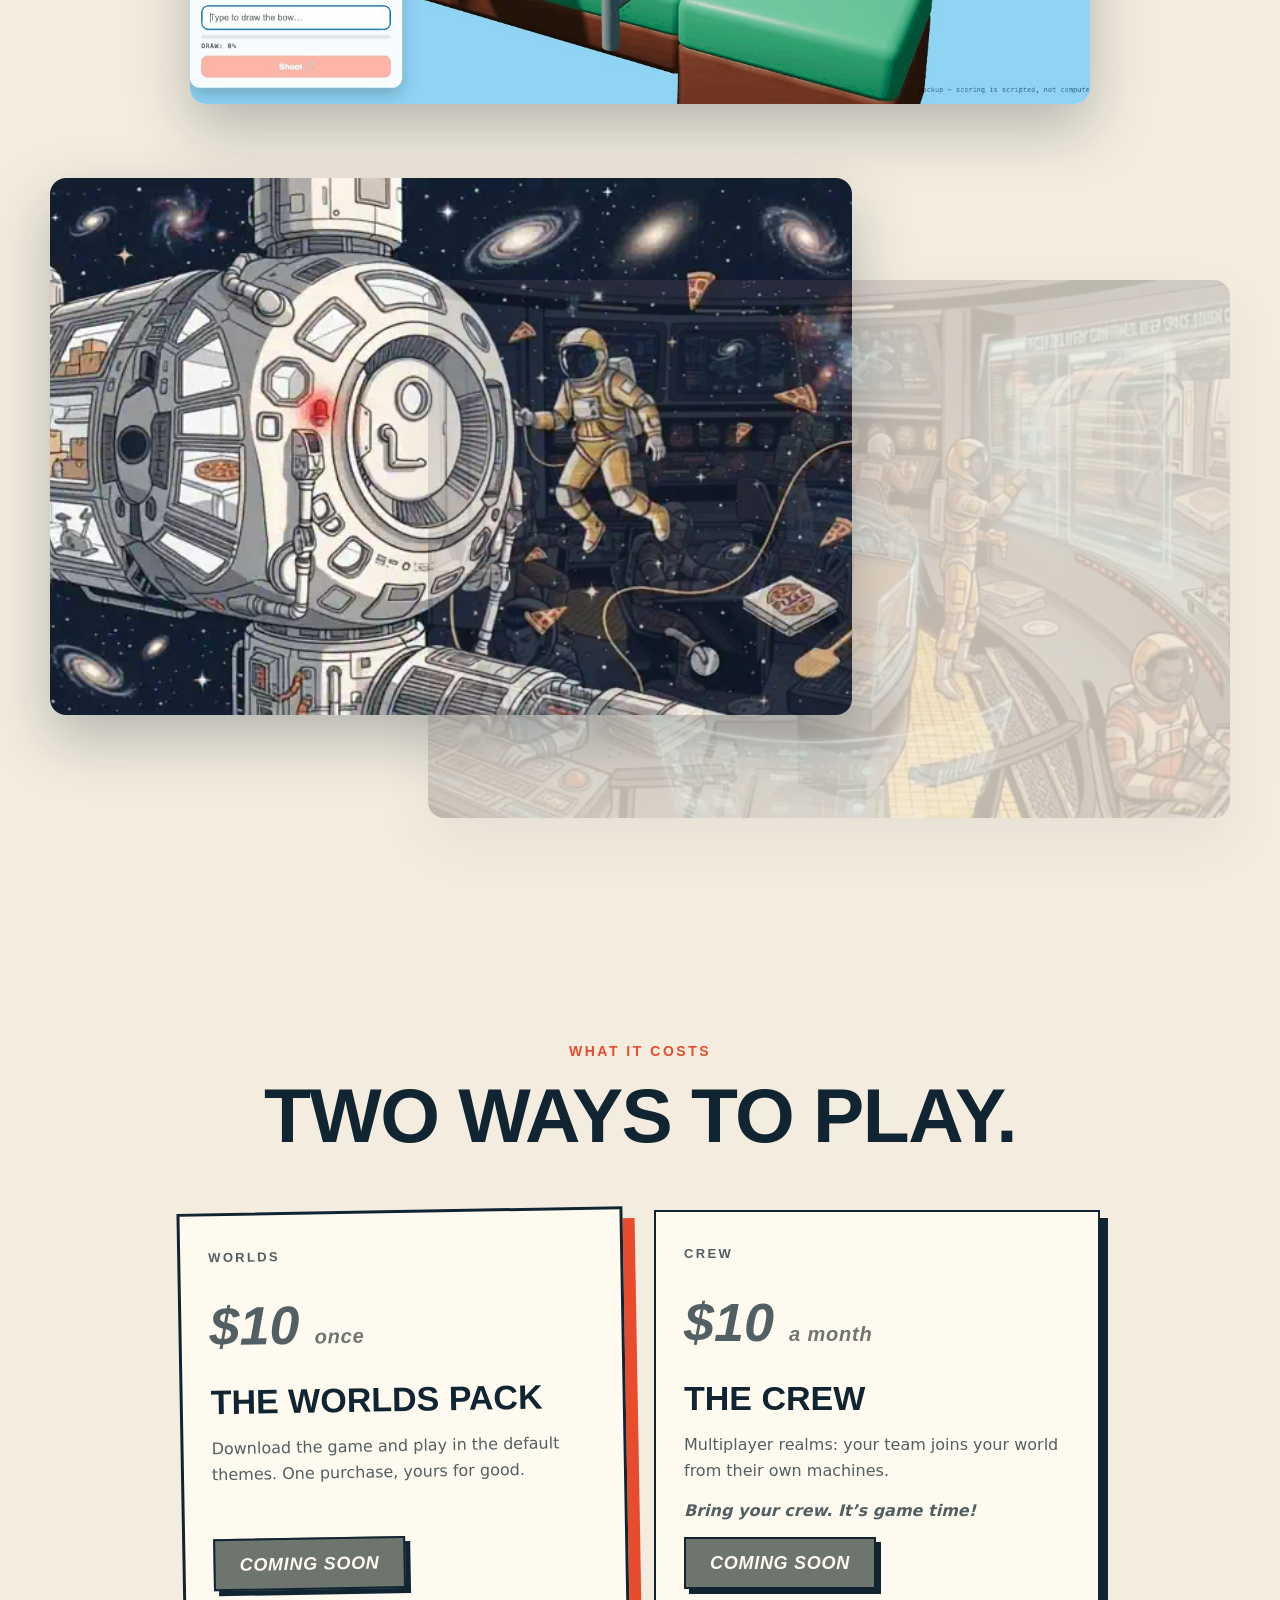
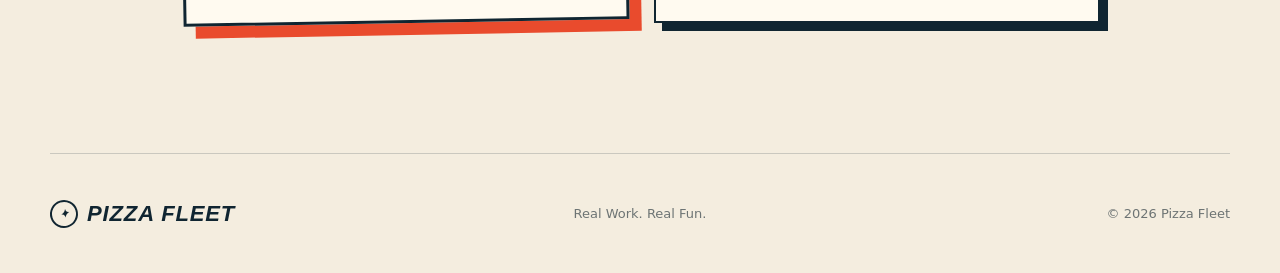
==== commit 088343ad: "site: Fun gets its two facets; Visibility gets the rooms/themes reel; Action gets the nudge-flow cap" ====
--- a/index.html
+++ b/index.html
@@ -153,7 +153,10 @@
 .duo-fun > p { max-width: 640px; margin-inline: auto; }
 /* product media renders at the duo's ratified footprint */
 .duo-row .block-media { grid-column: 1 / -1; margin: 10px 0 0; }
-.block-media img { display: block; width: 100%; height: clamp(360px, 44vw, 560px); object-fit: cover; border-radius: 16px; box-shadow: 0 24px 60px rgba(16,37,49,.28); }
+.block-media img, .block-media video { display: block; width: 100%; height: clamp(360px, 44vw, 560px); object-fit: cover; border-radius: 16px; box-shadow: 0 24px 60px rgba(16,37,49,.28); }
+.fun-split { display: grid; grid-template-columns: 1fr 1fr; gap: 28px; text-align: left; margin-top: 18px; }
+.fun-split h4 { margin: 0 0 8px; font-family: "Barlow Condensed", sans-serif; font-size: 24px; text-transform: uppercase; letter-spacing: .02em; }
+@media (max-width: 900px) { .fun-split { grid-template-columns: 1fr; } }
 @media (max-width: 900px) { .block-media img { height: clamp(240px, 60vw, 380px); } }
 /* --- the compact duo cycle: offset overlapping scenes, mirrored beat entrances --- */
 .duo-cycle { position: relative; height: clamp(430px, 50vw, 640px); }
@@ -262,13 +265,14 @@
           <p>Your own agents and your teammates&rsquo; agents, every one a character with a face, a room, and a job. The one that needs you has a <b>?</b> over its head.</p>
         </div>
         <figure class="duo-art block-media">
-          <img src="assets/mars-base-orbit.webp" width="1400" height="844" loading="lazy" decoding="async"
-               alt="A low-poly Mars base under orbit camera: domes, solar panels, rovers, and two robot crew at the edge of the pad." />
+          <video src="assets/rooms-themes-reel.mp4" width="1408" height="610" autoplay loop muted playsinline preload="metadata"
+                 aria-label="A reel: the bustling base in overview, then the same rooms across themes — Dungeon, Mars Base, Depot, Restaurant, Factory — crossfading between each."></video>
         </figure>
       </div>
       <div class="duo-row flip reveal delay-1">
         <figure class="duo-art">
-          <!-- MEDIA-SLOT S6: the Action capture (quest/?-flow, mock-data preferred) lands here on delivery + review. EMPTY by rule. -->
+          <video src="assets/action-nudge-flow.mp4" width="824" height="522" autoplay loop muted playsinline preload="metadata"
+                 aria-label="The graveyard room: agents with alert and question markers overhead, and a blocked agent's dialog — rate limited — with a Nudge button to send it back to work."></video>
         </figure>
         <div class="duo-copy">
           <p class="eyebrow">ACTION</p>
@@ -279,7 +283,16 @@
       <div class="duo-copy duo-fun reveal delay-2">
         <p class="eyebrow">FUN</p>
         <h3>Turn work into an adventure.</h3>
-        <p>Mini games around the standard rituals and activities &mdash; planning, reviews, retros &mdash; played in the world instead of a call.</p>
+        <div class="fun-split">
+          <div>
+            <h4>A themeable, buildable world</h4>
+            <p>Pick your theme and make the base your own.</p>
+          </div>
+          <div>
+            <h4>Mini games</h4>
+            <p>Around standard rituals and activities &mdash; planning, reviews, retros &mdash; played in the world instead of a call.</p>
+          </div>
+        </div>
         <figure class="duo-art block-media" style="margin-top: 28px">
           <img src="assets/archery-mockup.webp" width="1400" height="844" loading="lazy" decoding="async"
                alt="A low-poly archery range: an archer faces the target while a card reads Retro &middot; Brainstorm &mdash; type your answer to draw the bow, and shoot." />
@@ -368,10 +381,15 @@
 // ruling). Brandon's word flips it — a one-constant commit, nobody else's call.
 const SHOW_FREE_TIER = false;
 
+// Reduced motion: hold every product video on its first frame.
+if (matchMedia('(prefers-reduced-motion: reduce)').matches) {
+  document.querySelectorAll('video[autoplay]').forEach((v) => { v.removeAttribute('autoplay'); v.pause(); });
+}
+
 // HERO_BASE_GIF: the bustling-base capture that animates between themes. EMPTY until
 // the asset lands (mock-data capture, in review) — empty means the mark simply stays,
 // no broken state. Wire the path here when the file is in assets/.
-const HERO_BASE_GIF = '';
+const HERO_BASE_GIF = 'assets/hero-orbit.webp';
 if (HERO_BASE_GIF && !matchMedia('(prefers-reduced-motion: reduce)').matches) {
   const art = document.querySelector('.hero-art');
   const base = document.querySelector('.hero-base');
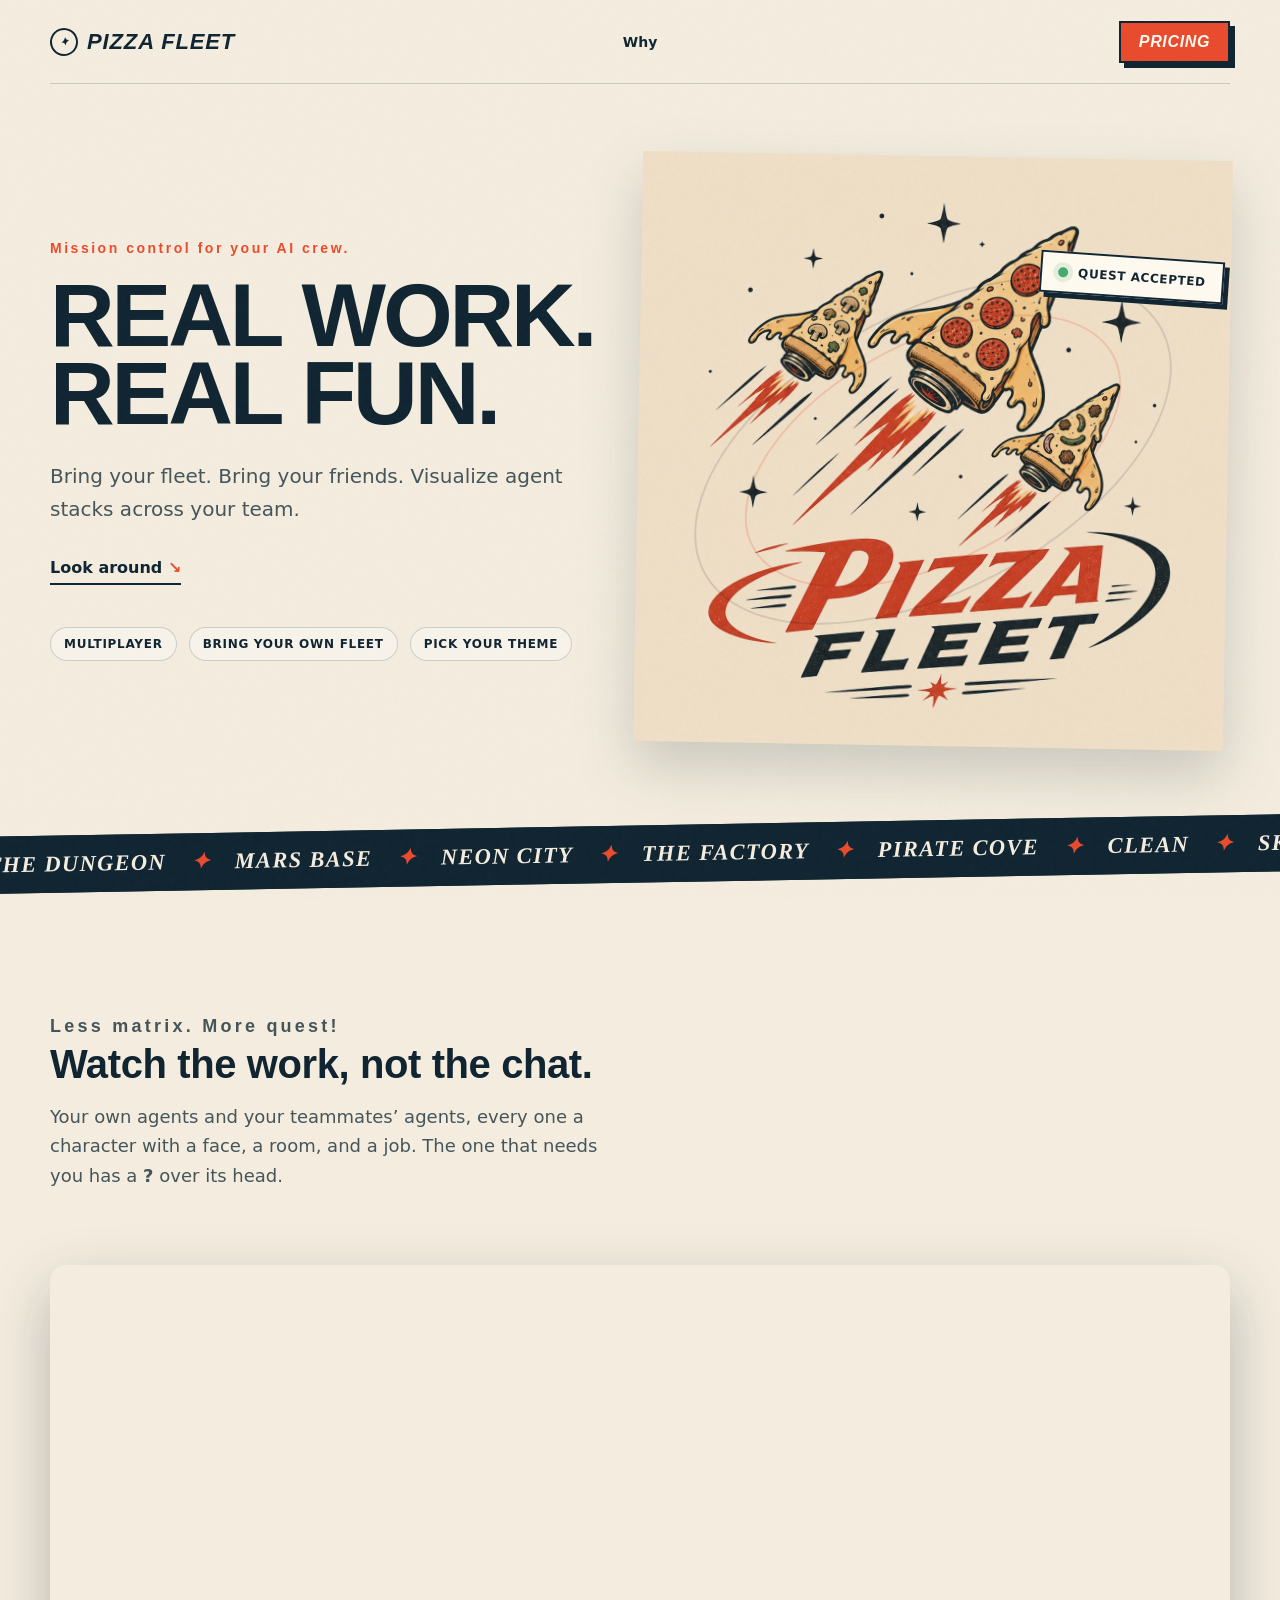
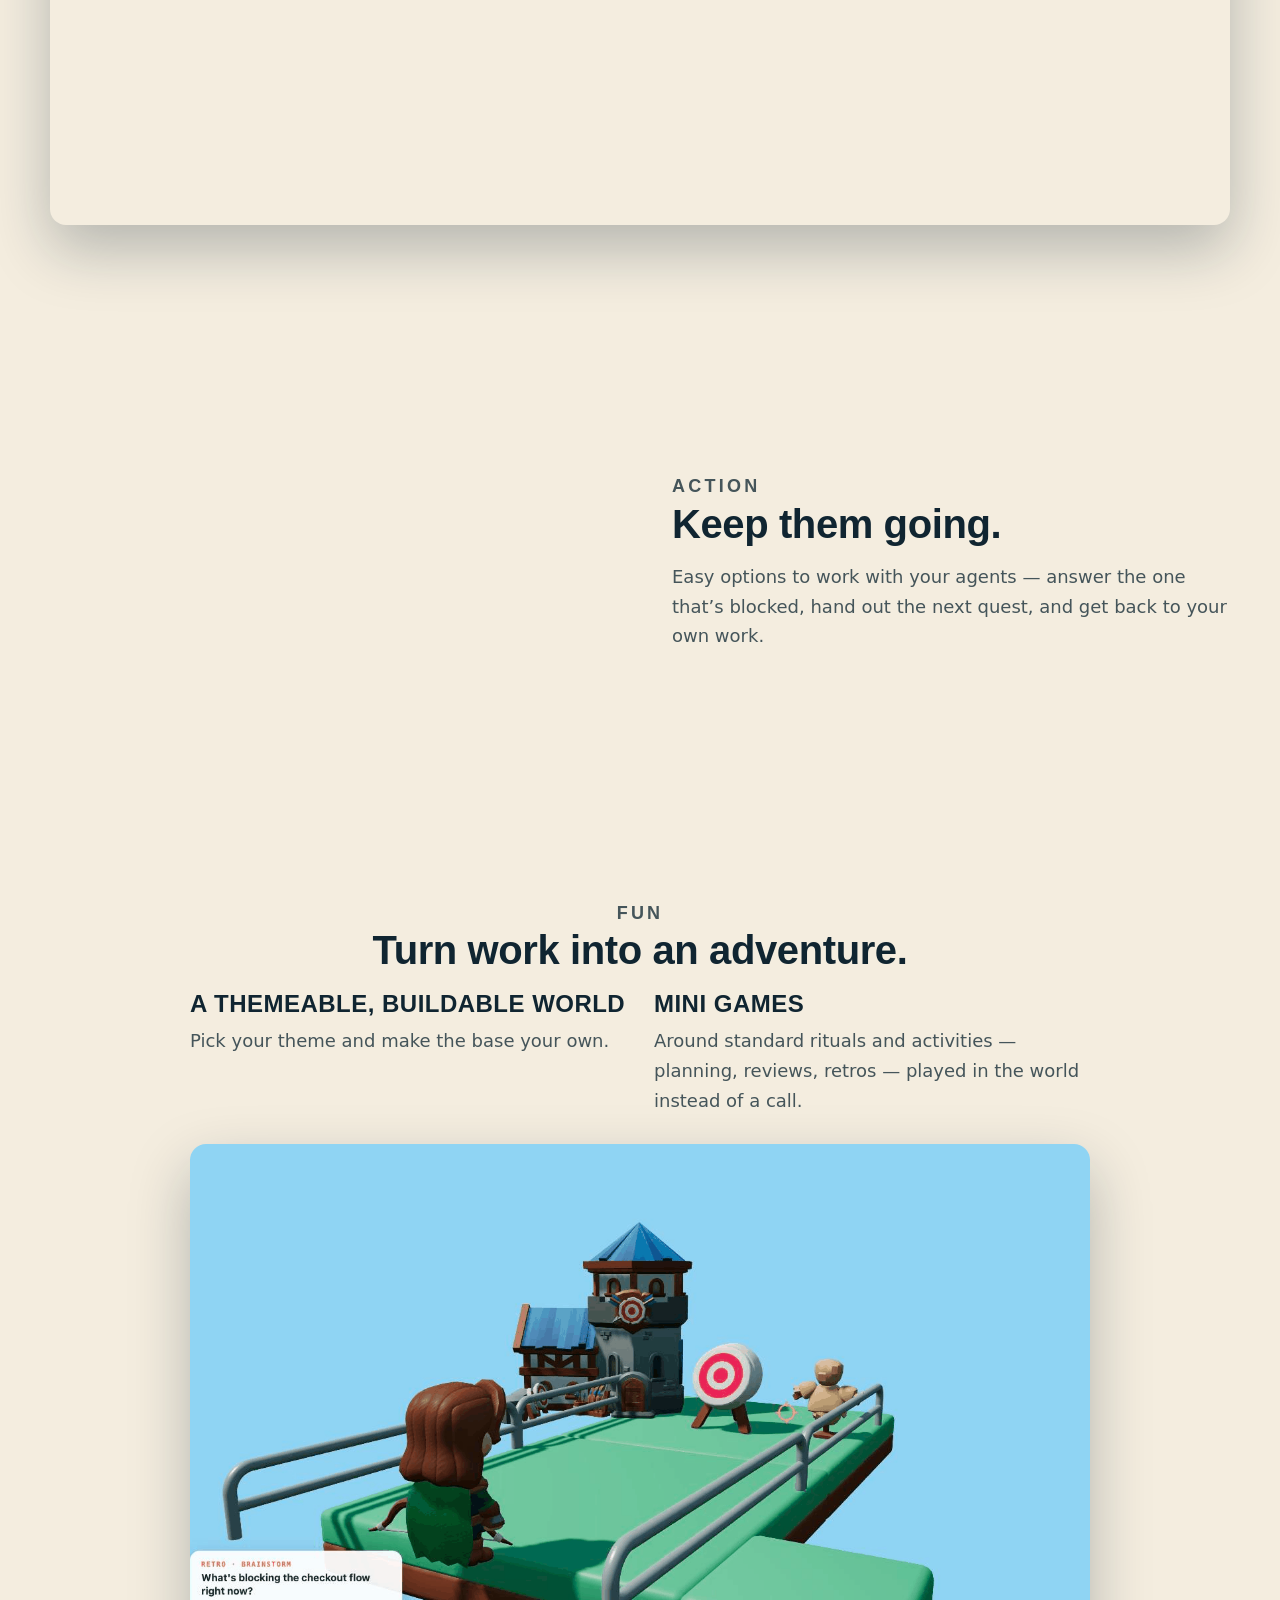
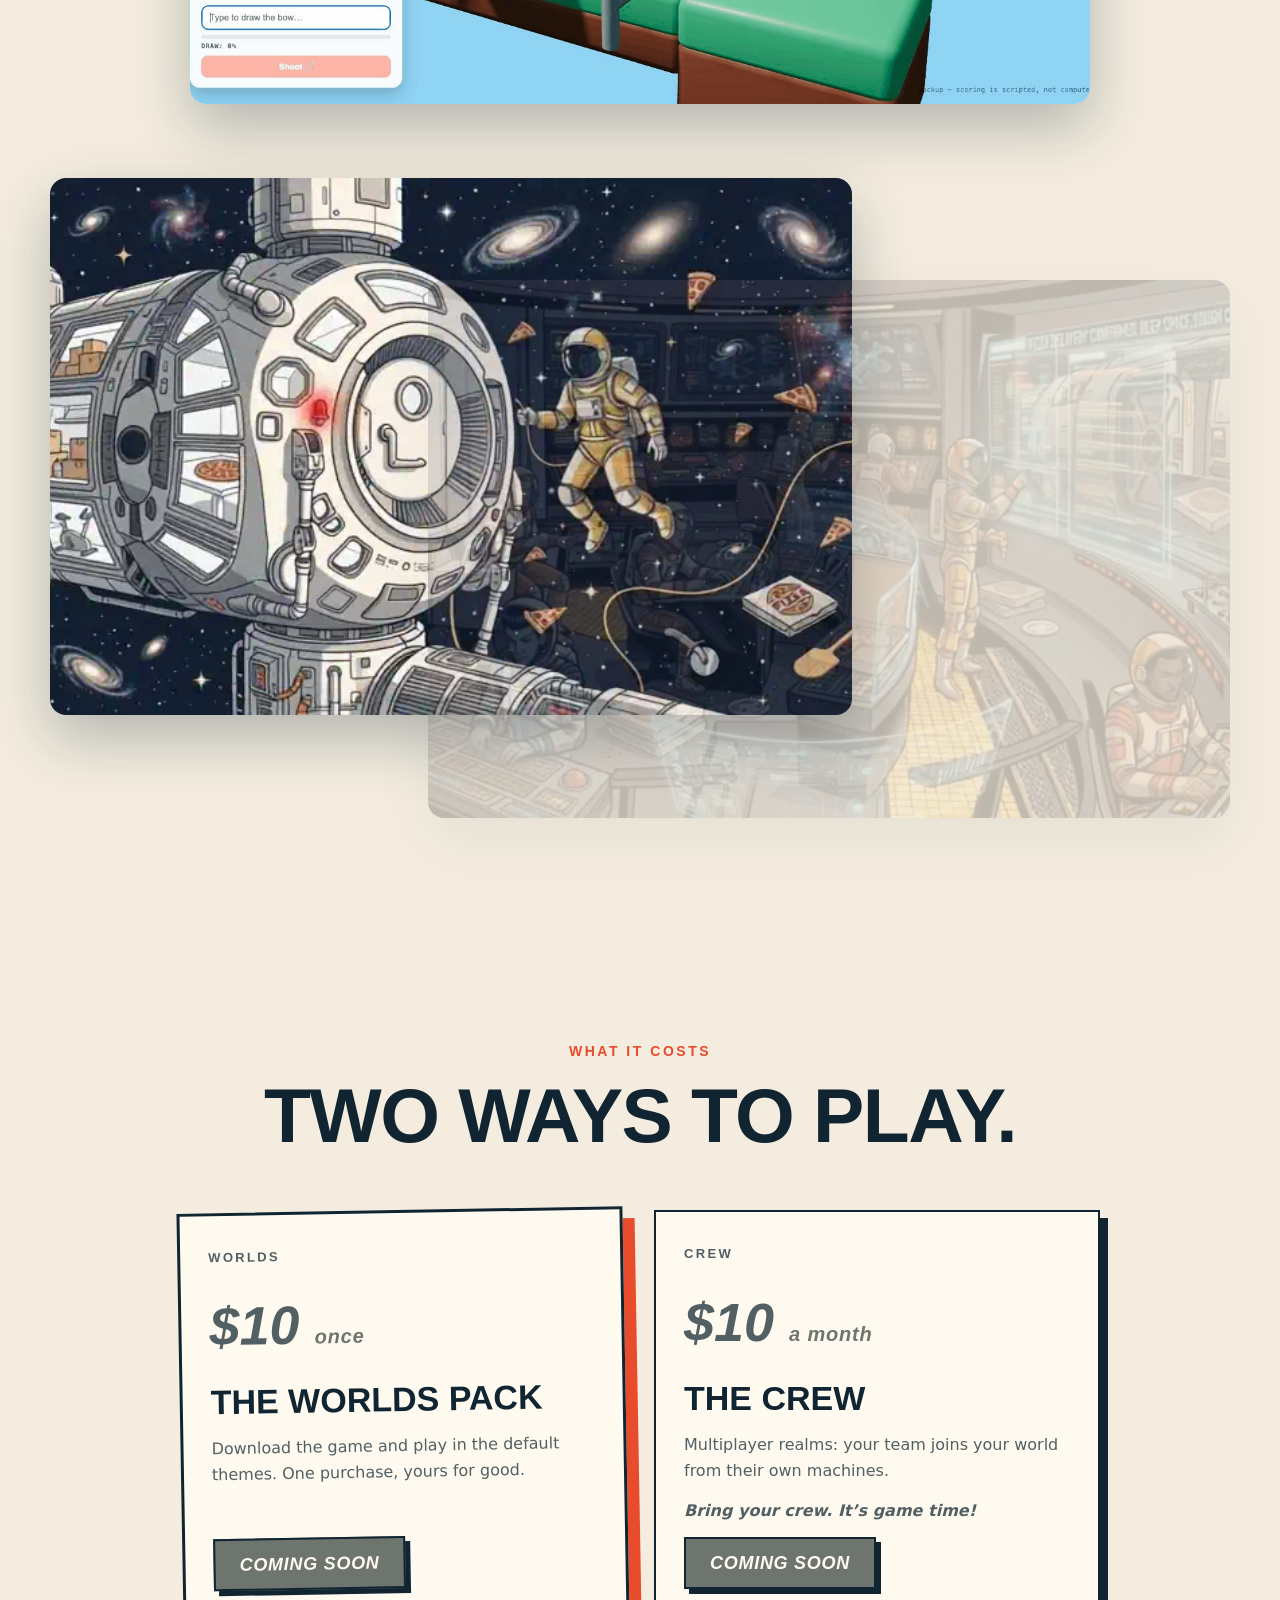
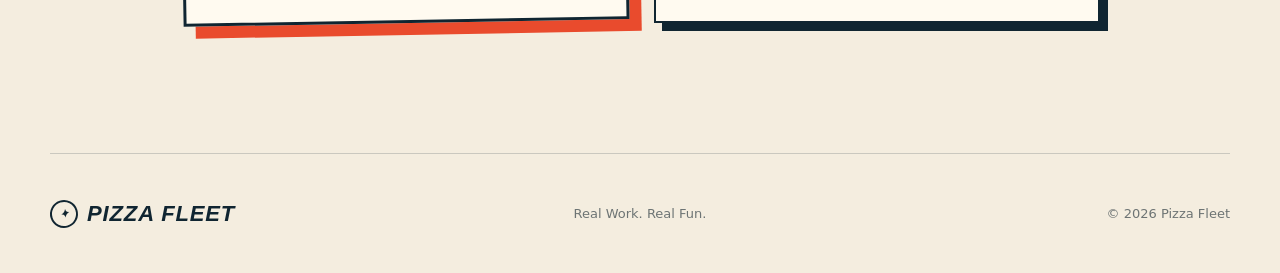
==== commit c605fd99: "site: hero redesign — the mark shrinks to the Quest-Accepted corner, the overview capture takes the " ====
--- a/index.html
+++ b/index.html
@@ -47,11 +47,14 @@
 .proof-row span { border: 1px solid var(--line); background: rgba(255,255,255,.35); border-radius: 99px; padding: 9px 13px; font-size: 12px; font-weight: 700; text-transform: uppercase; letter-spacing: .06em; }
 .hero-art { position: relative; min-height: 590px; display: grid; place-items: center; }
 .hero-art img { position: relative; z-index: 2; width: min(590px, 110%); height: auto; filter: drop-shadow(0 25px 28px rgba(14,35,44,.18)); mix-blend-mode: multiply; transform: rotate(1deg); }
-/* hero media sequence: the mark shows on load, then fades away to the bustling-base capture */
-.hero-art .hero-mark { transition: opacity 1.2s ease; }
-.hero-art .hero-base { position: absolute; z-index: 2; width: min(590px, 110%); height: auto; opacity: 0; transition: opacity 1.2s ease; border-radius: 14px; box-shadow: 0 18px 44px rgba(23,31,33,.16); mix-blend-mode: normal; transform: none; filter: none; }
-.hero-art.swap .hero-mark { opacity: 0; }
+/* hero media sequence: the mark loads first, then SHRINKS AND SLIDES to the
+   Quest-Accepted corner (it stays, as a chip) while the overview capture fades in
+   and takes over the whole right side of the hero, full bleed. */
+.hero-art .hero-mark { z-index: 3; transition: transform 1.3s cubic-bezier(.4,0,.2,1); }
+.hero-art .hero-base { position: absolute; z-index: 1; top: -72px; bottom: -80px; left: -19px; right: calc(-1 * max((100vw - 1180px) / 2, 20px)); opacity: 0; transition: opacity 1.4s ease; object-fit: cover; }
+.hero-art.swap .hero-mark { transform: rotate(1deg) translate(28%, -46%) scale(.3); mix-blend-mode: normal; background: #fffaf0; border: 2px solid var(--ink); box-shadow: 6px 6px 0 var(--ink); border-radius: 14px; }
 .hero-art.swap .hero-base { opacity: 1; }
+@media (prefers-reduced-motion: reduce) { .hero-art .hero-mark, .hero-art .hero-base { transition: none; } }
 .orbit { position: absolute; border: 2px solid rgba(16,37,49,.12); border-radius: 50%; transform: rotate(-28deg); }
 .orbit-one { width: 520px; height: 280px; }
 .orbit-two { width: 410px; height: 220px; border-color: rgba(233,75,45,.18); }
@@ -245,7 +248,8 @@
         <div class="orbit orbit-one"></div>
         <div class="orbit orbit-two"></div>
         <img class="hero-mark" src="assets/hero-mark.jpg" width="1180" height="1180" fetchpriority="high" decoding="async" alt="Pizza Fleet retro pizza rocket logo" />
-        <img class="hero-base" hidden width="640" height="400" decoding="async" alt="A bustling base, animating between themes." />
+        <video class="hero-base" src="assets/hero-overview.mp4" muted loop playsinline preload="auto" hidden
+               aria-label="An overview of the dungeon world, zooming from the whole base down to rooms of working agents with alert and question markers overhead."></video>
         <div class="status-card status-two"><i></i><span>Quest accepted</span></div>
       </div>
     </section>
@@ -386,16 +390,20 @@
   document.querySelectorAll('video[autoplay]').forEach((v) => { v.removeAttribute('autoplay'); v.pause(); });
 }
 
-// HERO_BASE_GIF: the bustling-base capture that animates between themes. EMPTY until
-// the asset lands (mock-data capture, in review) — empty means the mark simply stays,
-// no broken state. Wire the path here when the file is in assets/.
-const HERO_BASE_GIF = 'assets/hero-orbit.webp';
-if (HERO_BASE_GIF && !matchMedia('(prefers-reduced-motion: reduce)').matches) {
-  const art = document.querySelector('.hero-art');
-  const base = document.querySelector('.hero-base');
-  const start = () => { base.hidden = false; setTimeout(() => art.classList.add('swap'), 2200); };
-  base.src = HERO_BASE_GIF;
-  if (base.decode) { base.decode().then(start).catch(() => {}); } else { base.onload = start; }
+// HERO sequence: the mark first; then it shrinks to the Quest-Accepted corner and
+// stays while the overview capture fades in full-bleed. No asset, no broken state:
+// the video element 404s silently and the mark simply remains.
+const art = document.querySelector('.hero-art');
+const heroVid = document.querySelector('video.hero-base');
+if (art && heroVid) {
+  const reduced = matchMedia('(prefers-reduced-motion: reduce)').matches;
+  const go = () => {
+    heroVid.hidden = false;
+    if (reduced) { art.classList.add('swap'); return; }
+    heroVid.play().catch(() => {});
+    setTimeout(() => art.classList.add('swap'), 2200);
+  };
+  if (heroVid.readyState >= 2) { go(); } else { heroVid.addEventListener('loadeddata', go, { once: true }); }
 }
 if (SHOW_FREE_TIER) { document.getElementById('free-card').hidden = false; }
 
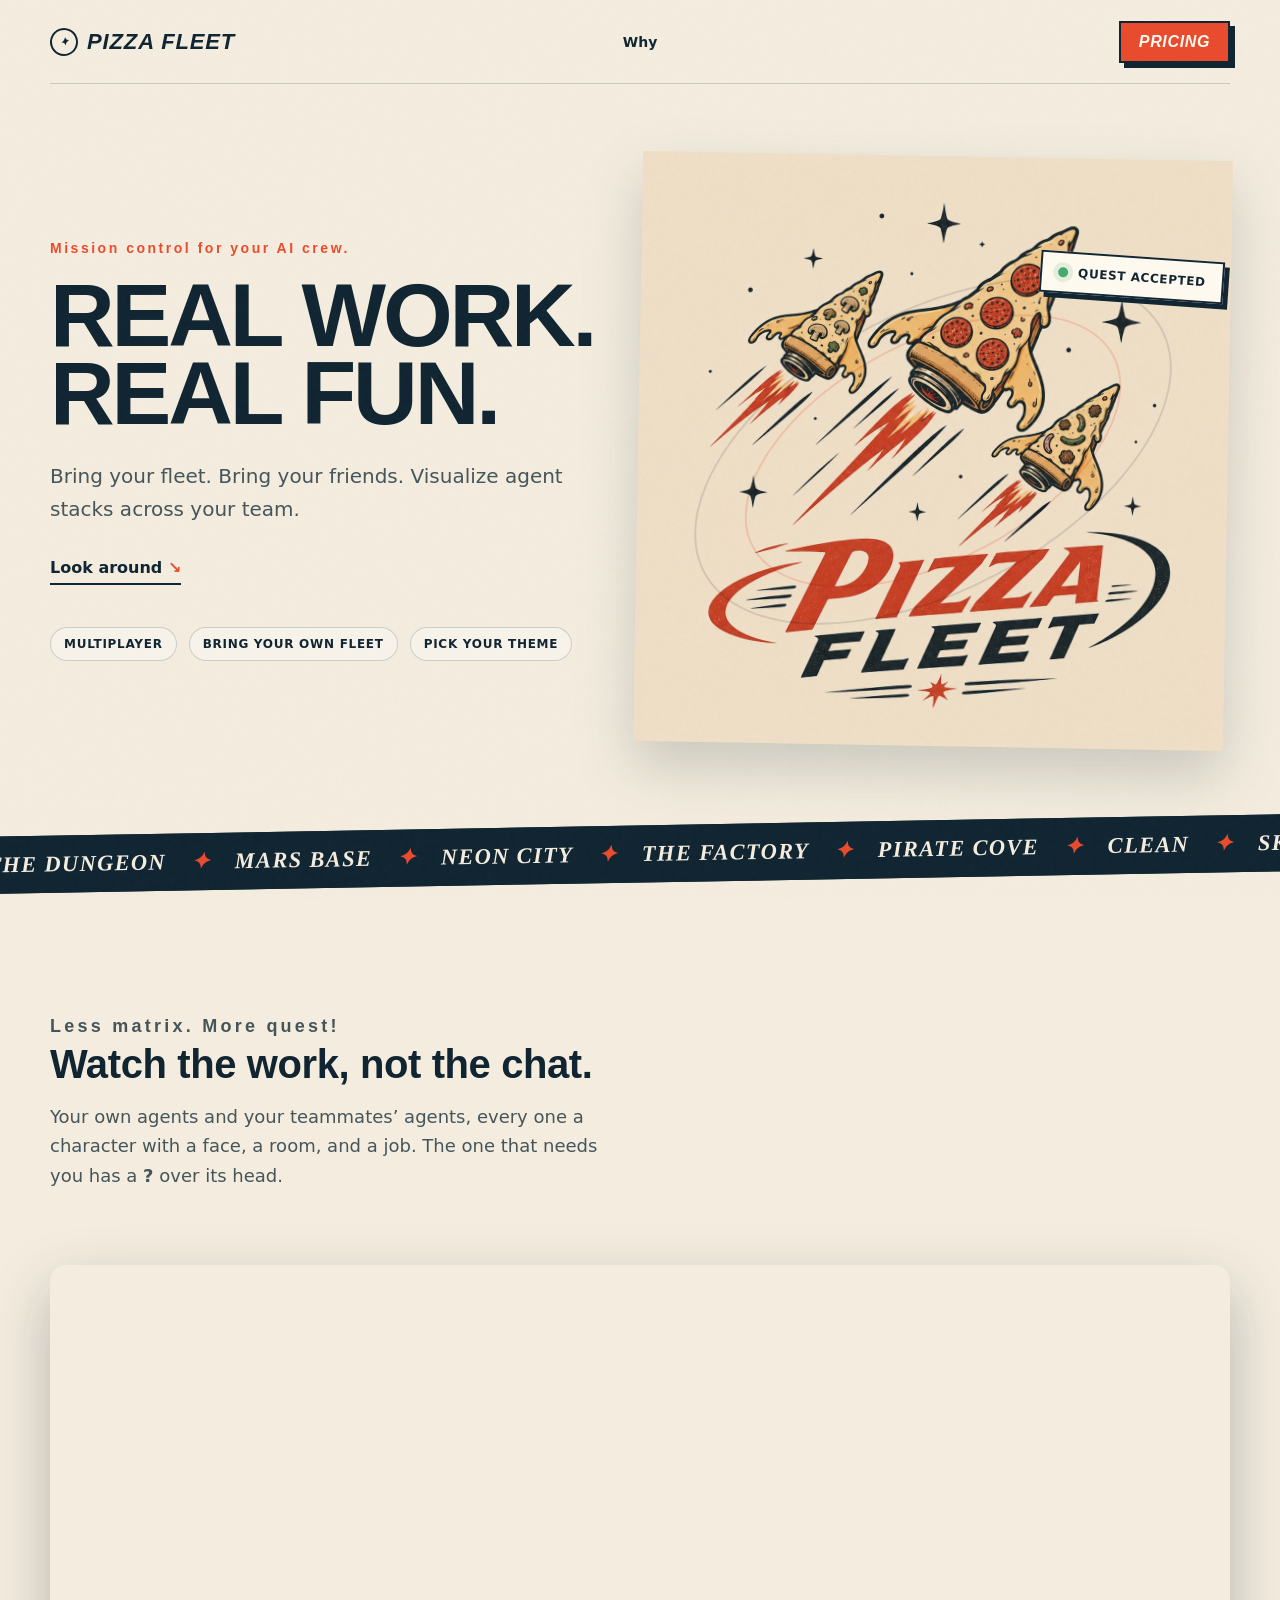
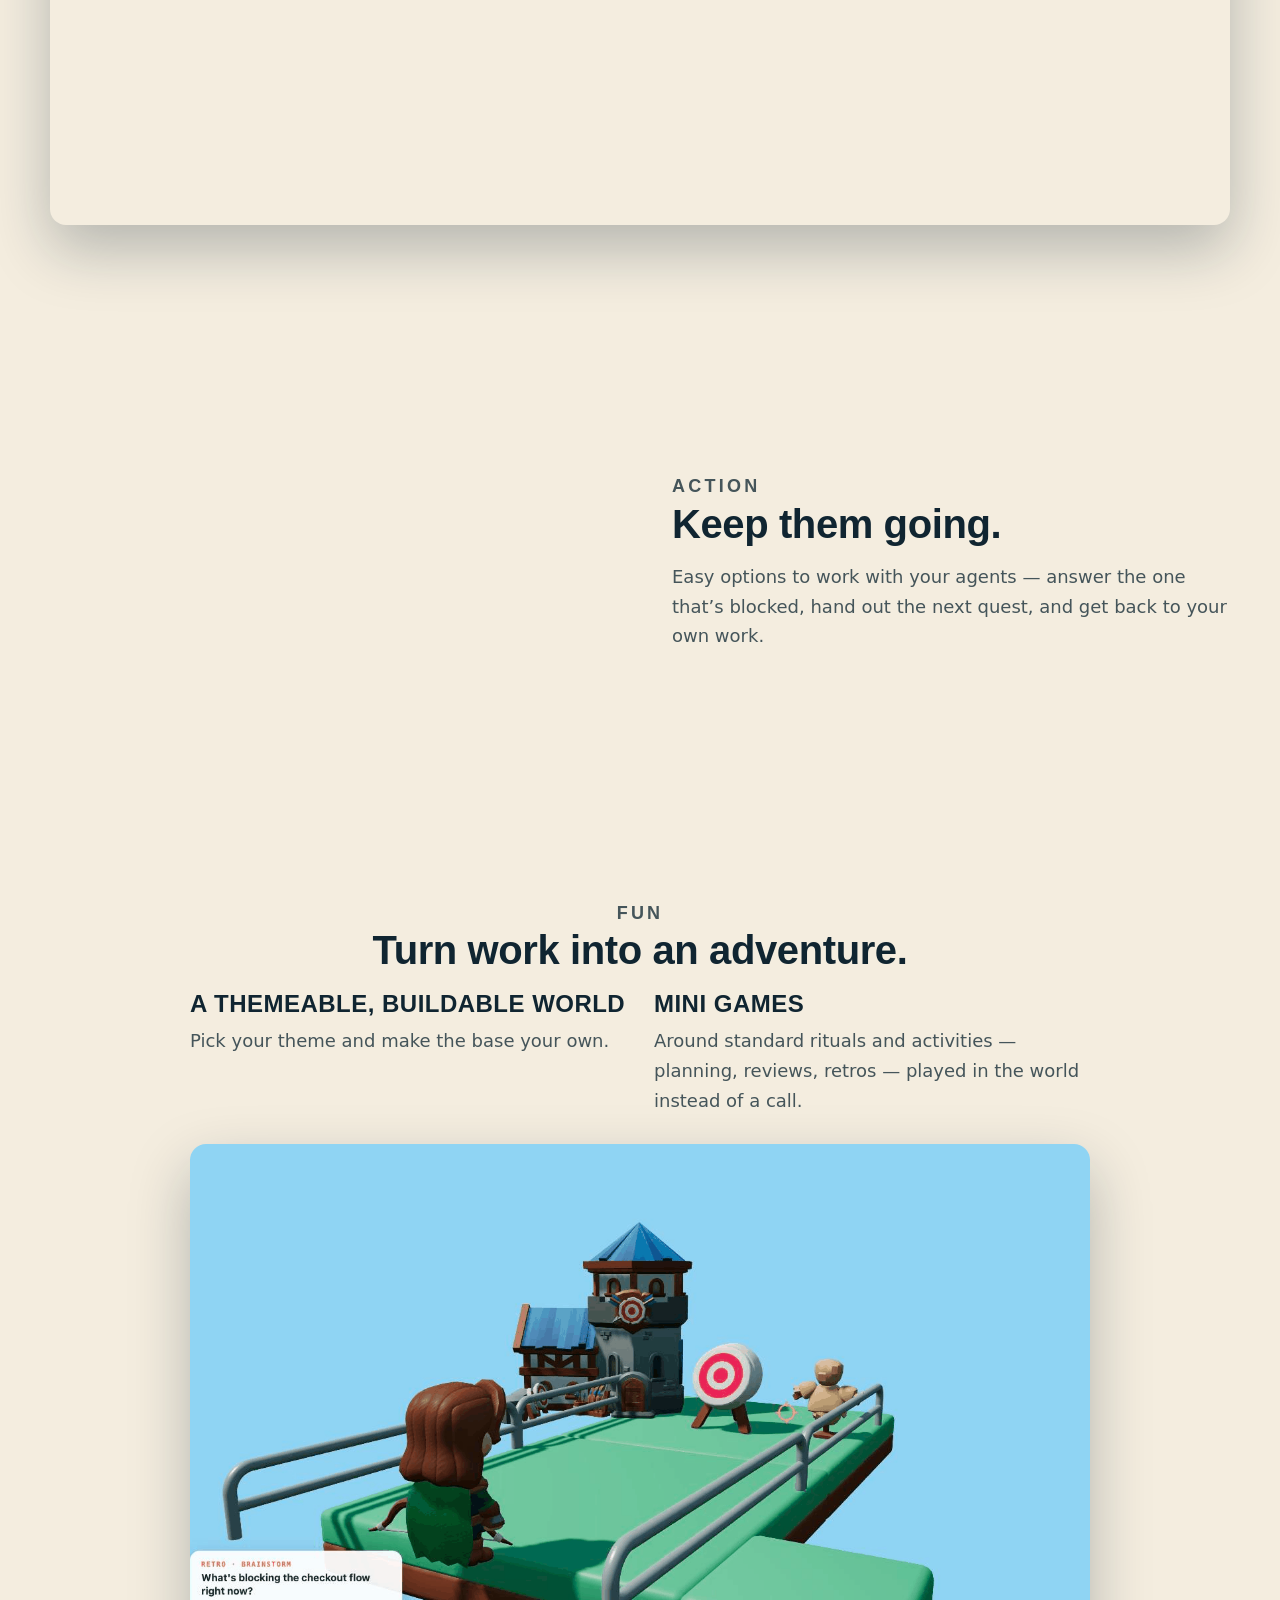
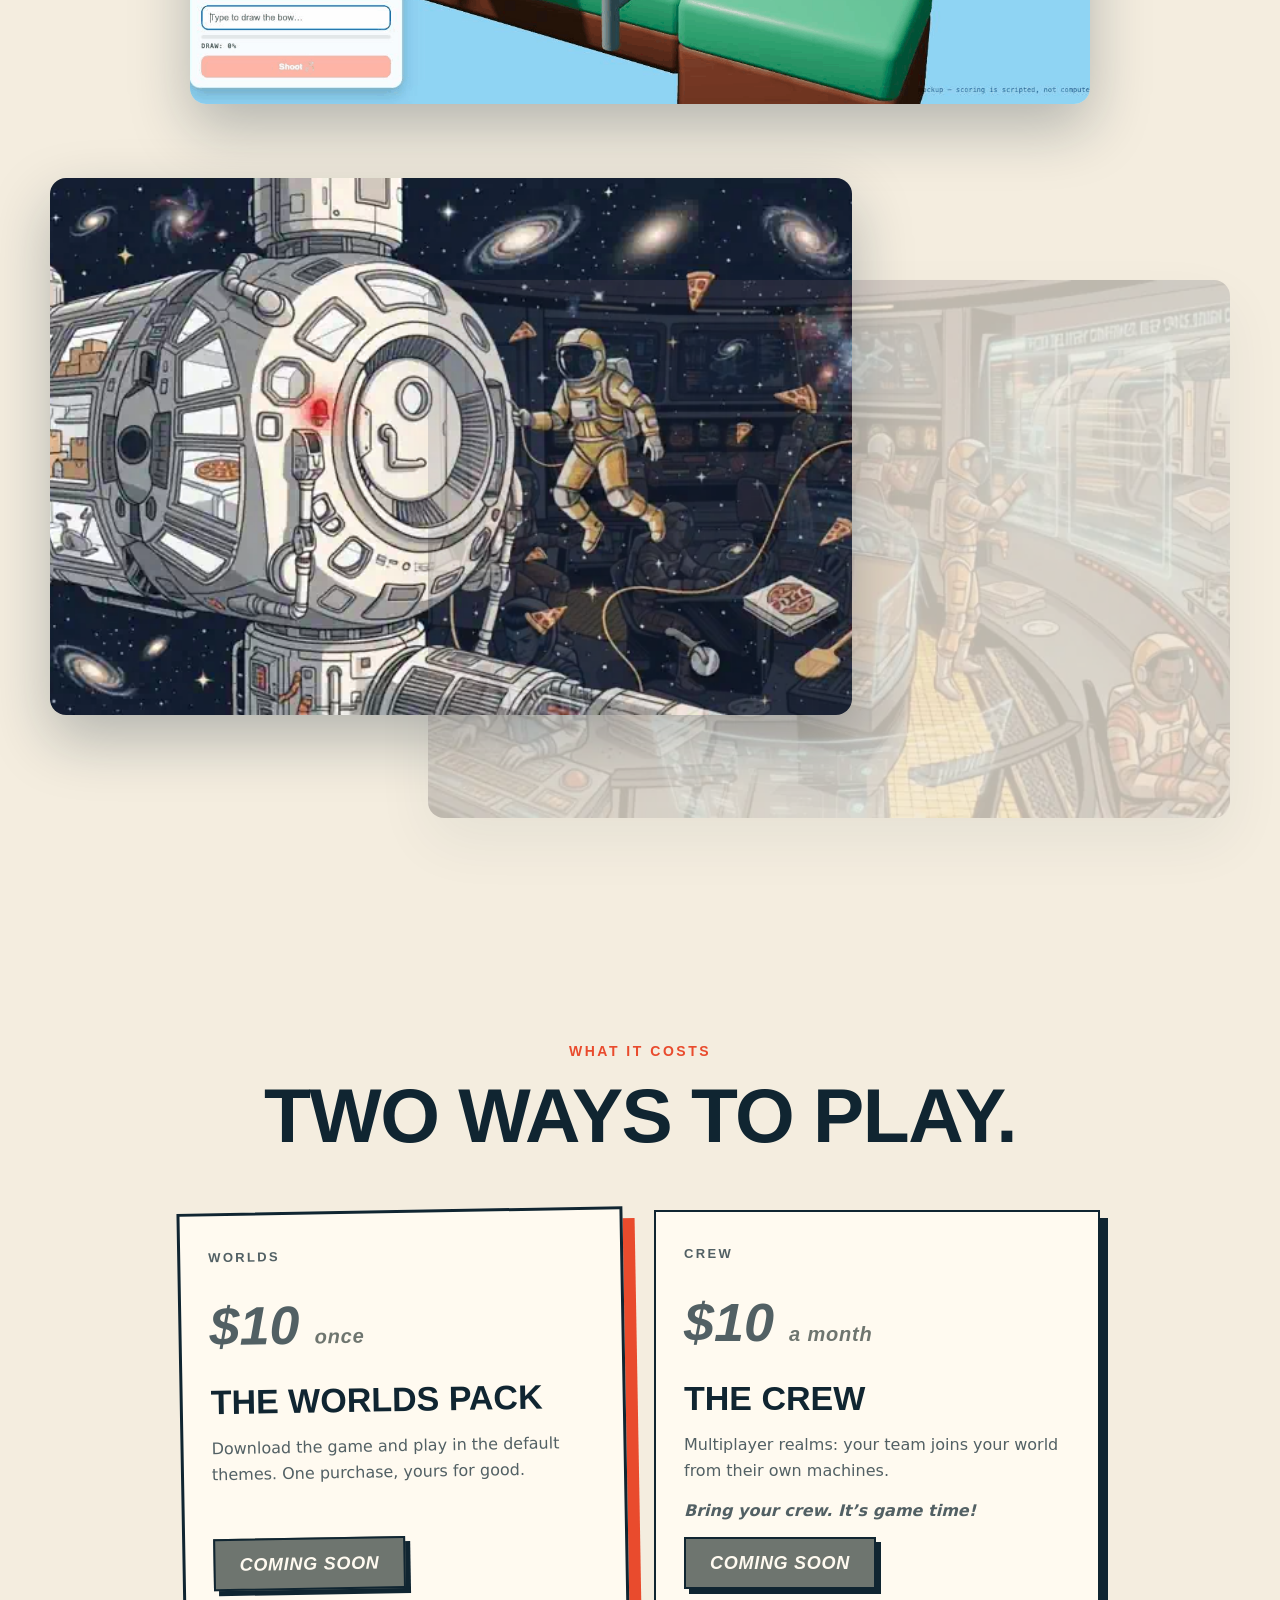
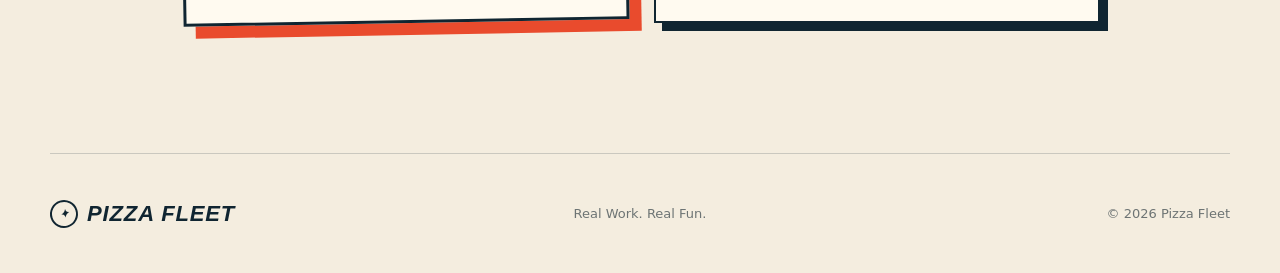
==== commit 1c30904e: "merge: hero video pulled Co-Authored-By: Claude Fable 5 <noreply@anthropic.com> Claude-Session: http" ====
--- a/index.html
+++ b/index.html
@@ -248,7 +248,9 @@
         <div class="orbit orbit-one"></div>
         <div class="orbit orbit-two"></div>
         <img class="hero-mark" src="assets/hero-mark.jpg" width="1180" height="1180" fetchpriority="high" decoding="async" alt="Pizza Fleet retro pizza rocket logo" />
-        <video class="hero-base" src="assets/hero-overview.mp4" muted loop playsinline preload="auto" hidden
+        <!-- Hero video PULLED by the owner (quality). The sequence code stays; re-wire by
+             restoring a src on this element when a better encode passes review. -->
+        <video class="hero-base" muted loop playsinline preload="auto" hidden
                aria-label="An overview of the dungeon world, zooming from the whole base down to rooms of working agents with alert and question markers overhead."></video>
         <div class="status-card status-two"><i></i><span>Quest accepted</span></div>
       </div>
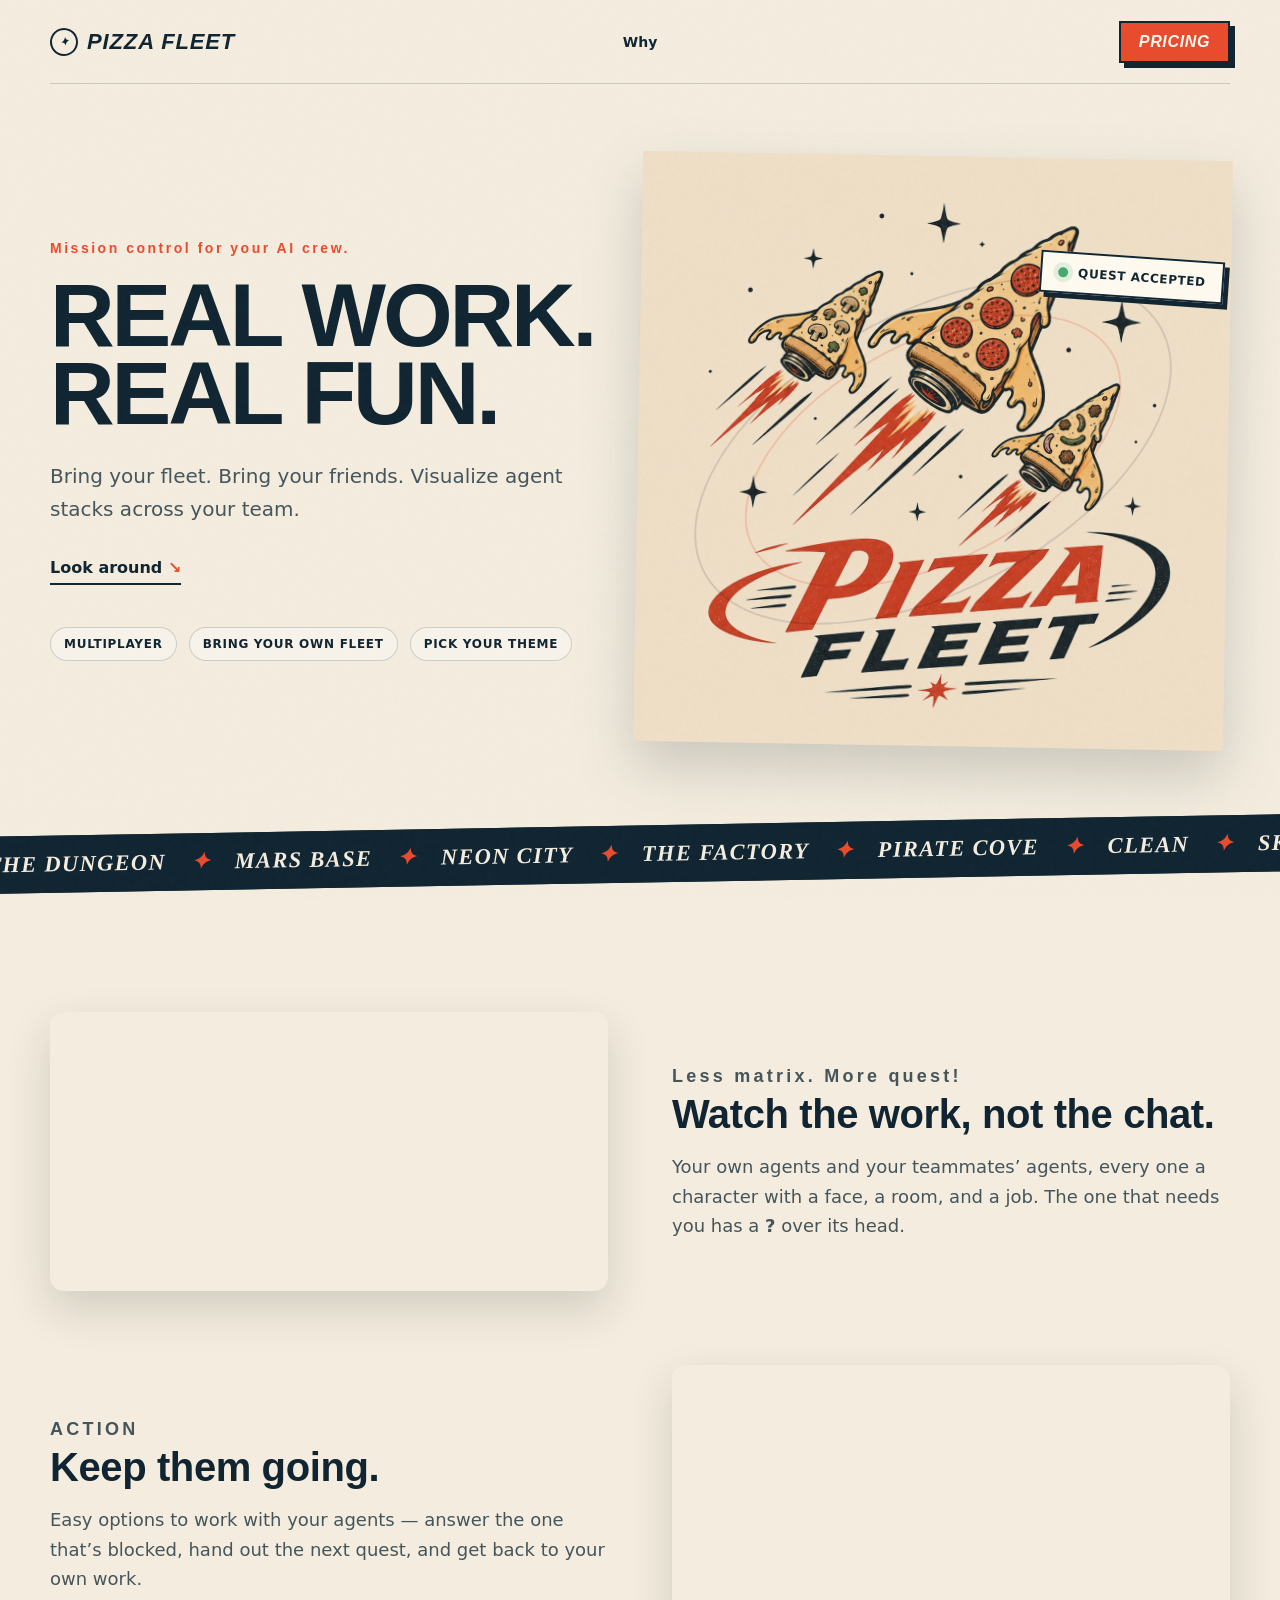
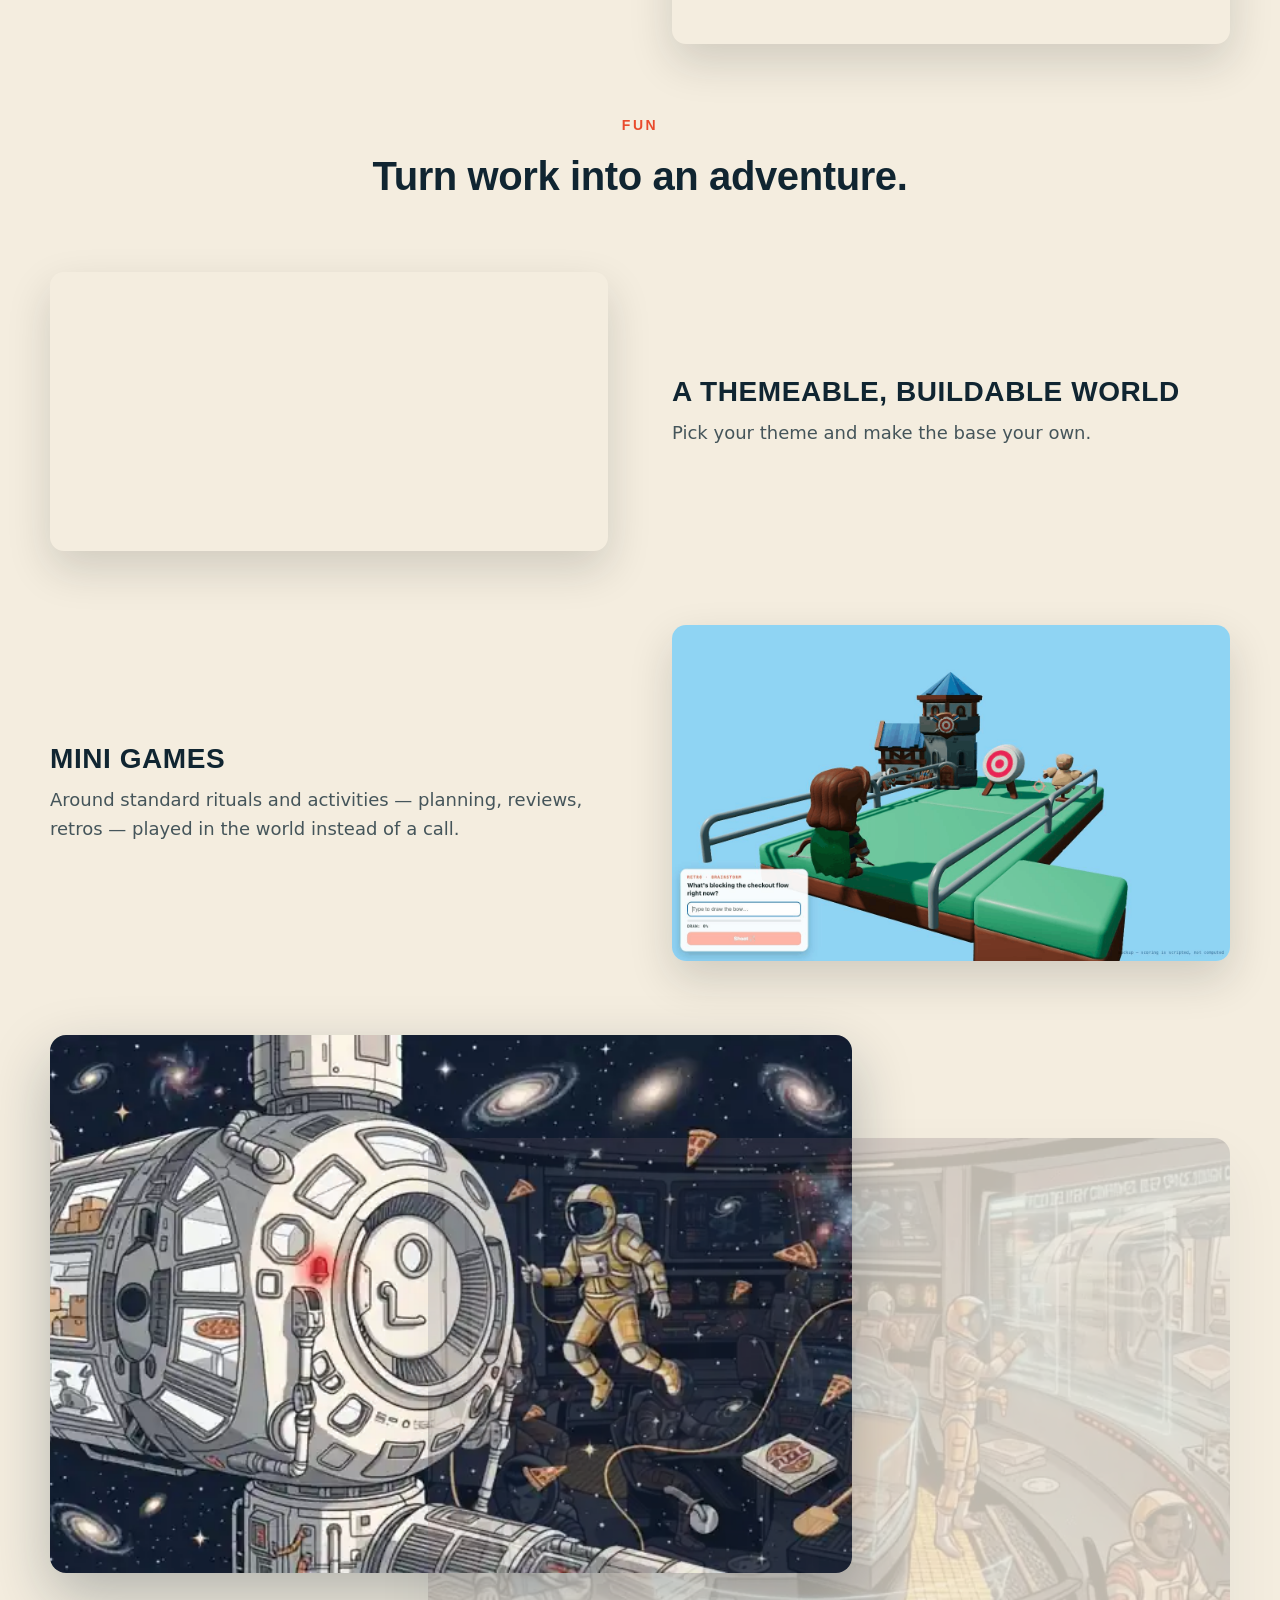
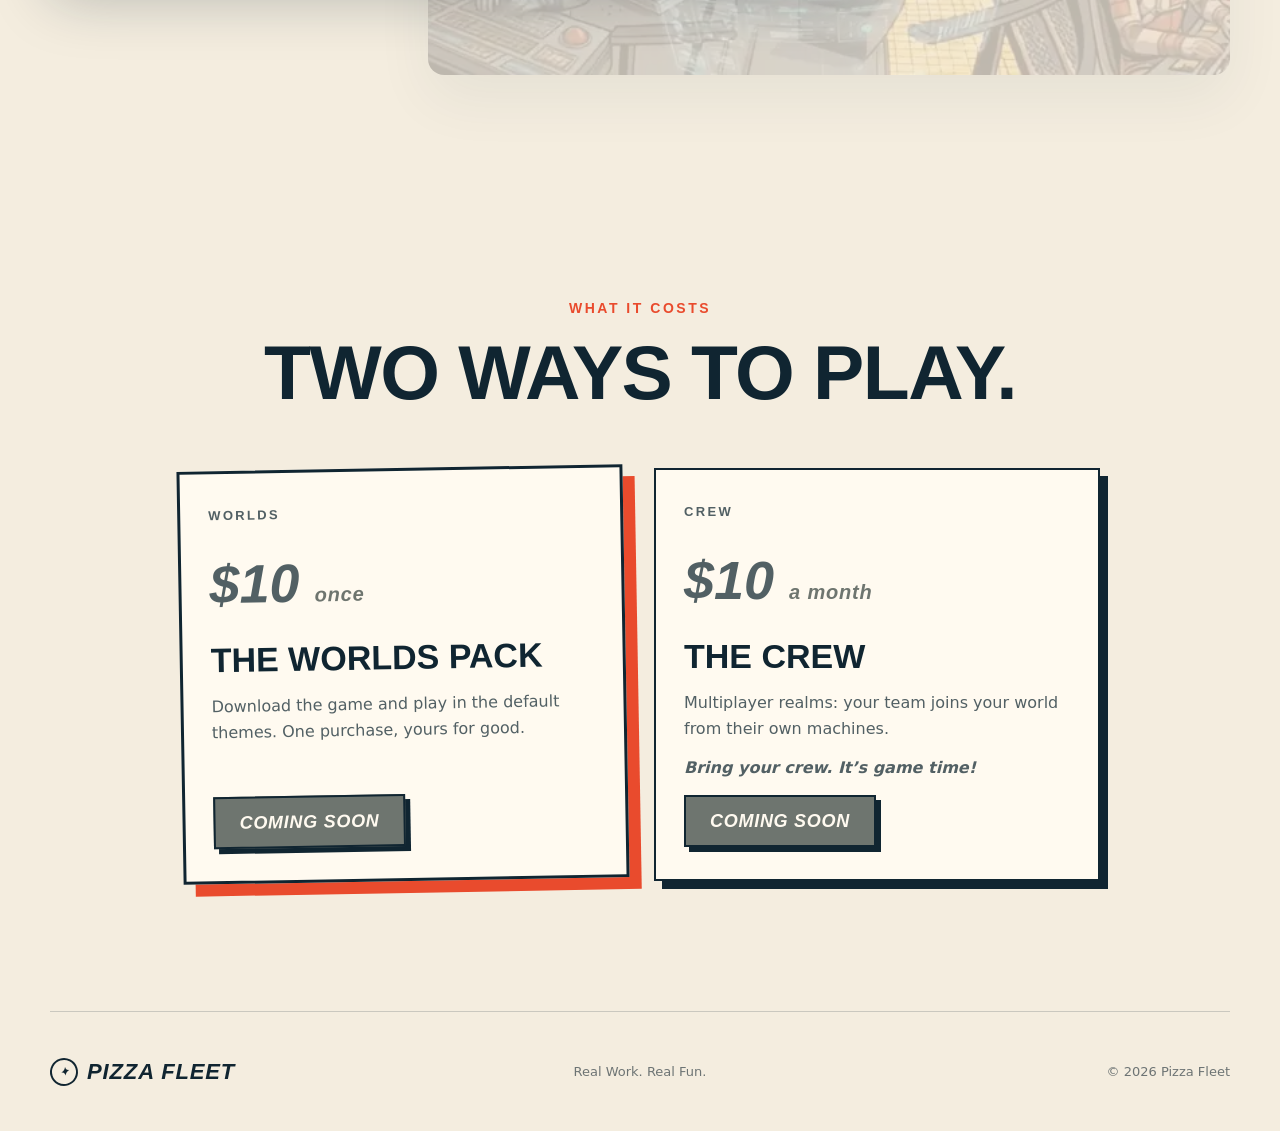
==== commit a1037047: "site: problem blocks go side-by-side, alternating — overview video lands beside Watch-the-work, reel" ====
--- a/index.html
+++ b/index.html
@@ -142,8 +142,9 @@
   letter-spacing: -.01em; color: var(--ink); text-wrap: balance; }
 .duo-copy p { margin: 0; font-size: 18px; line-height: 1.65; color: #45555a; }
 .duo-art { margin: 0; min-width: 0; }
-.duo-art img { display: block; width: 100%; height: auto; border-radius: 14px;
+.duo-art img, .duo-art video { display: block; width: 100%; height: auto; border-radius: 14px;
   box-shadow: 0 18px 44px rgba(23,31,33,.16); }
+.duo-copy h4 { margin: 0 0 10px; font-family: "Barlow Condensed", sans-serif; font-size: 28px; text-transform: uppercase; letter-spacing: .02em; }
 @media (max-width: 900px) {
   .duo { gap: 48px; padding-top: 84px; }
   .duo-row, .duo-row.flip { grid-template-columns: 1fr; gap: 24px; }
@@ -152,15 +153,8 @@
 }
 .duo-copy .reply { font-size: clamp(20px, 2.4vw, 26px); line-height: 1.35; font-style: italic;
   color: var(--muted); letter-spacing: -.005em; }
-.duo-fun { text-align: center; max-width: 900px; margin-inline: auto; }
-.duo-fun > p { max-width: 640px; margin-inline: auto; }
-/* product media renders at the duo's ratified footprint */
-.duo-row .block-media { grid-column: 1 / -1; margin: 10px 0 0; }
-.block-media img, .block-media video { display: block; width: 100%; height: clamp(360px, 44vw, 560px); object-fit: cover; border-radius: 16px; box-shadow: 0 24px 60px rgba(16,37,49,.28); }
-.fun-split { display: grid; grid-template-columns: 1fr 1fr; gap: 28px; text-align: left; margin-top: 18px; }
-.fun-split h4 { margin: 0 0 8px; font-family: "Barlow Condensed", sans-serif; font-size: 24px; text-transform: uppercase; letter-spacing: .02em; }
-@media (max-width: 900px) { .fun-split { grid-template-columns: 1fr; } }
-@media (max-width: 900px) { .block-media img { height: clamp(240px, 60vw, 380px); } }
+.duo-fun { text-align: center; }
+.duo-fun h3 { margin: 0; font-size: clamp(28px, 3.4vw, 40px); line-height: 1.1; letter-spacing: -.01em; color: var(--ink); }
 /* --- the compact duo cycle: offset overlapping scenes, mirrored beat entrances --- */
 .duo-cycle { position: relative; height: clamp(430px, 50vw, 640px); }
 .cycle-art { position: absolute; inset: 0; z-index: 1; }
@@ -264,42 +258,48 @@
     </section>
 
     <section id="why" class="shell duo" aria-label="The three problems">
-      <div class="duo-row reveal">
+      <div class="duo-row flip reveal">
+        <figure class="duo-art">
+          <video src="assets/hero-overview.mp4" width="1280" height="832" autoplay loop muted playsinline preload="metadata"
+                 aria-label="An overview of the dungeon world, zooming from the whole base down to rooms of working agents with alert and question markers overhead."></video>
+        </figure>
         <div class="duo-copy">
           <p class="eyebrow">Less matrix. More quest!</p>
           <h3>Watch the work, not the chat.</h3>
           <p>Your own agents and your teammates&rsquo; agents, every one a character with a face, a room, and a job. The one that needs you has a <b>?</b> over its head.</p>
         </div>
-        <figure class="duo-art block-media">
-          <video src="assets/rooms-themes-reel.mp4" width="1408" height="610" autoplay loop muted playsinline preload="metadata"
-                 aria-label="A reel: the bustling base in overview, then the same rooms across themes — Dungeon, Mars Base, Depot, Restaurant, Factory — crossfading between each."></video>
-        </figure>
-      </div>
-      <div class="duo-row flip reveal delay-1">
+      </div>
+      <div class="duo-row reveal delay-1">
+        <div class="duo-copy">
+          <p class="eyebrow">ACTION</p>
+          <h3>Keep them going.</h3>
+          <p>Easy options to work with your agents &mdash; answer the one that&rsquo;s blocked, hand out the next quest, and get back to your own work.</p>
+        </div>
         <figure class="duo-art">
           <video src="assets/action-nudge-flow.mp4" width="824" height="522" autoplay loop muted playsinline preload="metadata"
                  aria-label="The graveyard room: agents with alert and question markers overhead, and a blocked agent's dialog — rate limited — with a Nudge button to send it back to work."></video>
         </figure>
-        <div class="duo-copy">
-          <p class="eyebrow">ACTION</p>
-          <h3>Keep them going.</h3>
-          <p>Easy options to work with your agents &mdash; answer the one that&rsquo;s blocked, hand out the next quest, and get back to your own work.</p>
-        </div>
-      </div>
-      <div class="duo-copy duo-fun reveal delay-2">
+      </div>
+      <div class="duo-fun reveal delay-2">
         <p class="eyebrow">FUN</p>
         <h3>Turn work into an adventure.</h3>
-        <div class="fun-split">
-          <div>
-            <h4>A themeable, buildable world</h4>
-            <p>Pick your theme and make the base your own.</p>
-          </div>
-          <div>
-            <h4>Mini games</h4>
-            <p>Around standard rituals and activities &mdash; planning, reviews, retros &mdash; played in the world instead of a call.</p>
-          </div>
-        </div>
-        <figure class="duo-art block-media" style="margin-top: 28px">
+      </div>
+      <div class="duo-row flip reveal">
+        <figure class="duo-art">
+          <video src="assets/rooms-themes-reel.mp4" width="1408" height="610" autoplay loop muted playsinline preload="metadata"
+                 aria-label="A reel: the bustling base in overview, then the same rooms across themes — Dungeon, Mars Base, Depot, Restaurant, Factory — crossfading between each."></video>
+        </figure>
+        <div class="duo-copy">
+          <h4>A themeable, buildable world</h4>
+          <p>Pick your theme and make the base your own.</p>
+        </div>
+      </div>
+      <div class="duo-row reveal delay-1">
+        <div class="duo-copy">
+          <h4>Mini games</h4>
+          <p>Around standard rituals and activities &mdash; planning, reviews, retros &mdash; played in the world instead of a call.</p>
+        </div>
+        <figure class="duo-art">
           <img src="assets/archery-mockup.webp" width="1400" height="844" loading="lazy" decoding="async"
                alt="A low-poly archery range: an archer faces the target while a card reads Retro &middot; Brainstorm &mdash; type your answer to draw the bow, and shoot." />
         </figure>
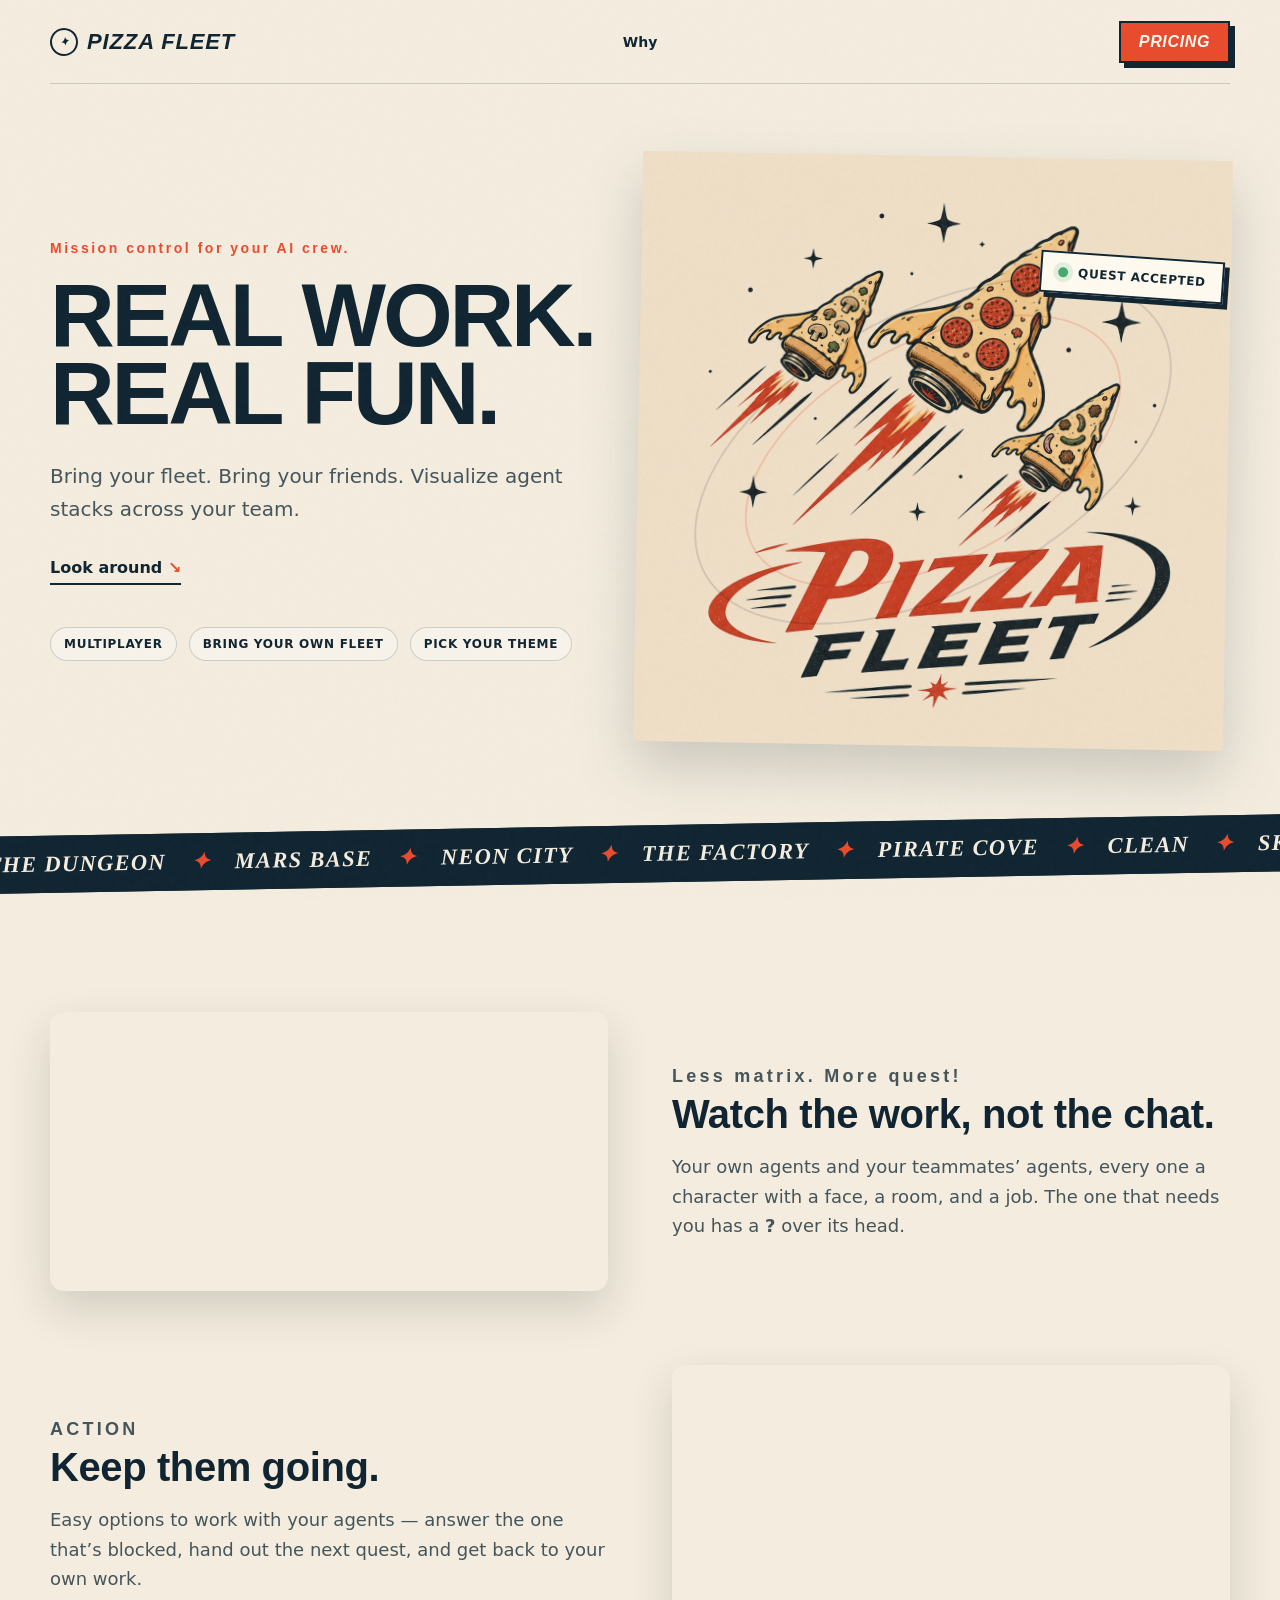
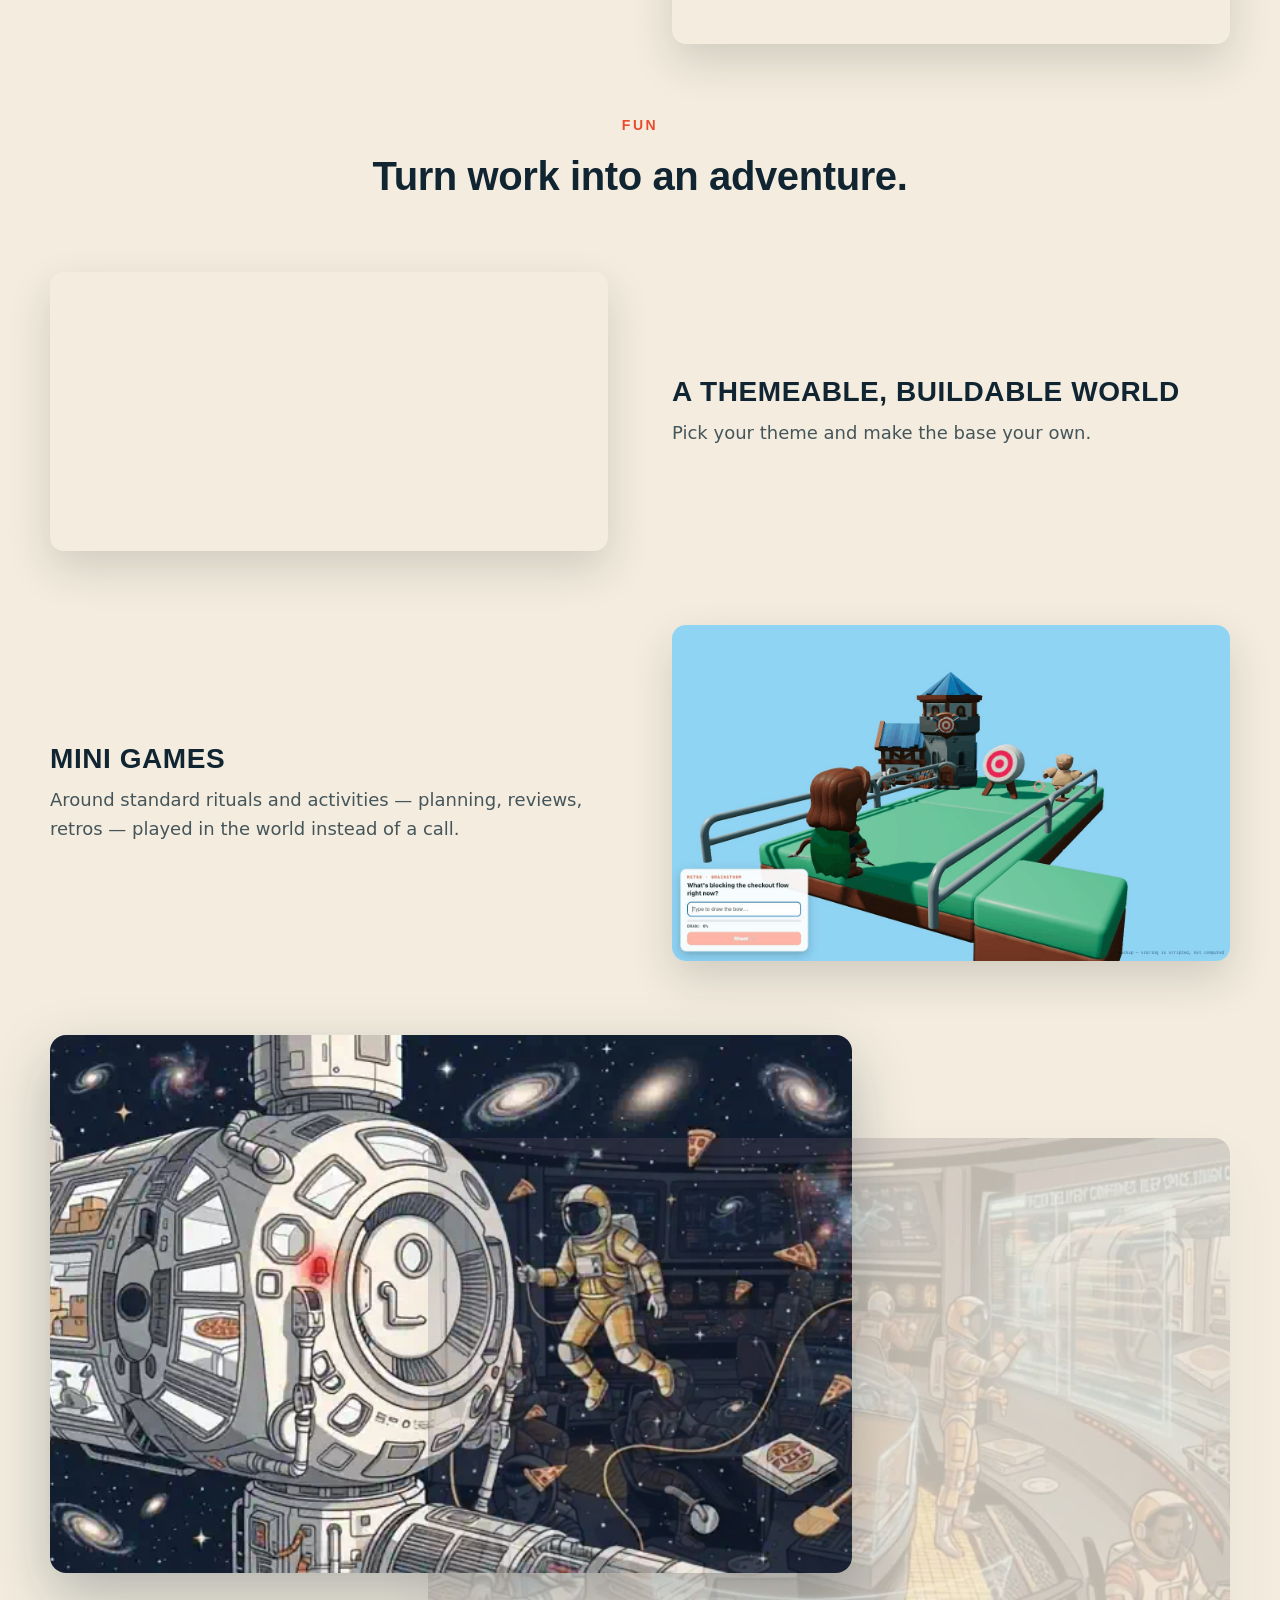
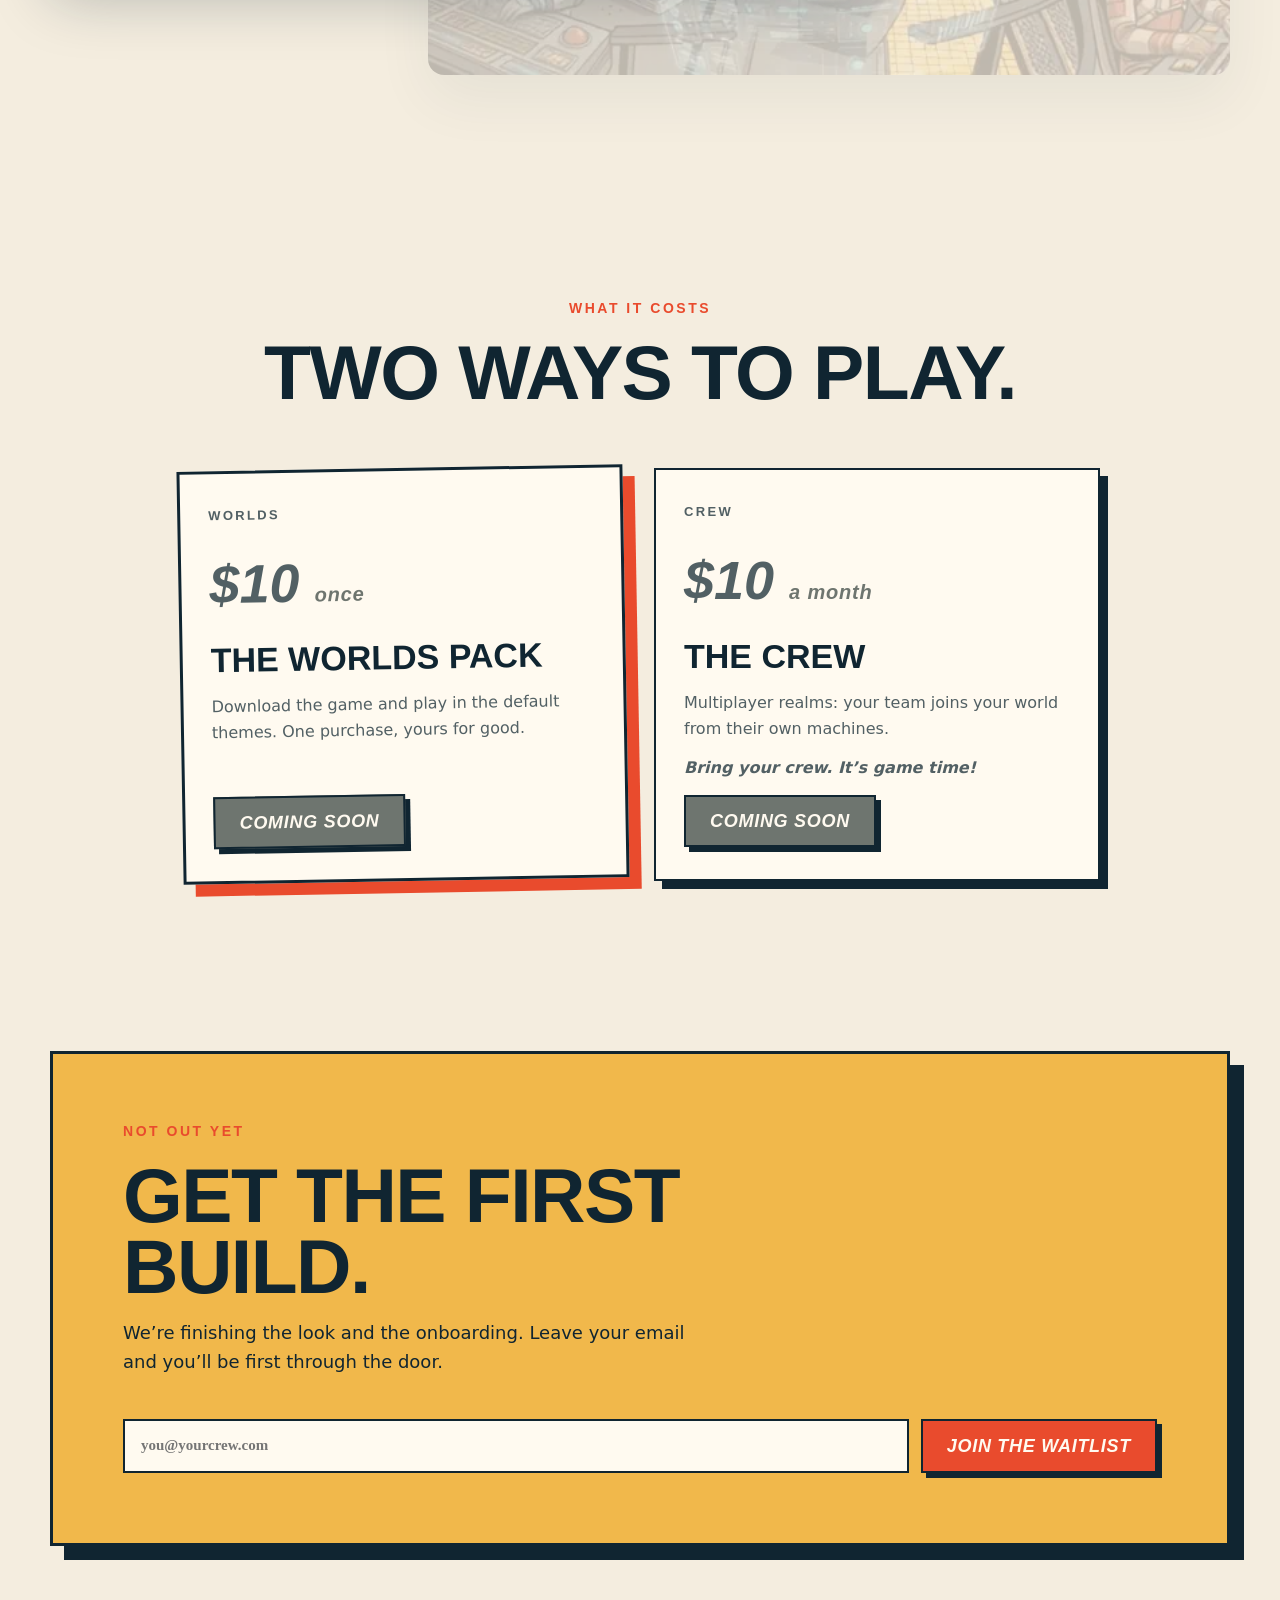
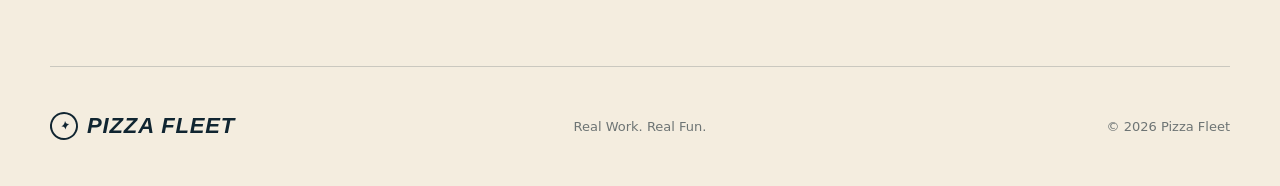
==== commit 7aad9dd3: "feat(site): waitlist, and the reveal rebuild from dungen.ai PR #2 WAITLIST. The one email capture on" ====
--- a/index.html
+++ b/index.html
@@ -104,10 +104,11 @@
 .integration-grid div { min-height:140px;padding:28px;background:var(--paper);border-right:1px solid var(--line);border-bottom:1px solid var(--line);display:flex;flex-direction:column;justify-content:end; }
 .integration-grid div:nth-child(3n){border-right:0}.integration-grid div:nth-last-child(-n+3){border-bottom:0}.integration-grid b{font:800 32px "Barlow Condensed";text-transform:uppercase}.integration-grid span{color:#6f7778;margin-top:5px}
 .cta { margin-block: 40px 120px; padding: 70px; background: var(--gold); border: 3px solid var(--ink); box-shadow: 14px 14px 0 var(--ink); display:grid;grid-template-columns:1fr;gap:24px;align-items:start; }
-.cta h2 { max-width: 650px; }.cta > div > p:last-child{font-size:18px;line-height:1.6;max-width:600px}.signup{display:grid;grid-template-columns:1fr auto;gap:12px}.signup input{min-width:0;height:54px;border:2px solid var(--ink);background:var(--paper);padding:0 16px;font:600 15px Inter}.success{display:none;grid-column:1/-1;font-weight:700}.signup.submitted .success{display:block}.signup.submitted input,.signup.submitted button{display:none}
+.cta h2 { max-width: 650px; }.cta > div > p:last-child{font-size:18px;line-height:1.6;max-width:600px}.signup{display:grid;grid-template-columns:1fr auto;gap:12px}.signup input{min-width:0;height:54px;border:2px solid var(--ink);background:var(--paper);padding:0 16px;font:600 15px Inter}.success{display:none;grid-column:1/-1;font-weight:700}.signup .success[data-state="err"]{display:block}.signup.submitted .success{display:block}.signup.submitted input,.signup.submitted button{display:none}
 .footer { min-height:120px; border-top:1px solid var(--line); display:grid;grid-template-columns:1fr auto 1fr;align-items:center;font-size:13px }.footer p:last-child{text-align:right}.footer p{color:#6d7474}
 .sr-only { position:absolute;width:1px;height:1px;padding:0;margin:-1px;overflow:hidden;clip:rect(0,0,0,0);white-space:nowrap;border:0; }
-.reveal { opacity:0; transform:translateY(24px); transition:opacity .75s ease, transform .75s ease; }.reveal.visible{opacity:1;transform:none}.delay-1{transition-delay:.1s}.delay-2{transition-delay:.2s}.delay-3{transition-delay:.3s}
+.reveal { transition:opacity .75s ease, transform .75s ease; }html.has-reveal .reveal{opacity:0;transform:translateY(24px)}html.has-reveal .reveal.visible{opacity:1;transform:none}html.has-reveal .reveal.shown{opacity:1;transform:none;transition:none}.delay-1{transition-delay:.1s}.delay-2{transition-delay:.2s}.delay-3{transition-delay:.3s}
+@media (prefers-reduced-motion: reduce){html.has-reveal .reveal{opacity:1;transform:none;transition:none}}
 @media (max-width: 900px){
   .nav{grid-template-columns:1fr auto}.nav nav{display:none}.hero{grid-template-columns:1fr;padding-top:60px}.hero-art{min-height:500px}.split,.product-showcase,.cta{grid-template-columns:1fr}.loop{grid-template-columns:1fr 1fr}.loop-card:nth-child(2){border-right:0}.loop-card:nth-child(-n+2){border-bottom:1px solid var(--line)}.roles{grid-template-columns:1fr}.integration-grid{grid-template-columns:1fr 1fr}.integration-grid div:nth-child(3n){border-right:1px solid var(--line)}.integration-grid div:nth-child(2n){border-right:0}.integration-grid div:nth-last-child(-n+3){border-bottom:1px solid var(--line)}.integration-grid div:nth-last-child(-n+2){border-bottom:0}.footer{grid-template-columns:1fr;text-align:center;gap:10px;padding-block:30px}.footer p:last-child{text-align:center}
 }
@@ -340,7 +341,10 @@
           <p class="card-price">Free</p>
           <h3>The Clean world</h3>
           <p>Your whole fleet as a living world. The rituals, the quests, the map &mdash; in the clean theme, drawn from nothing. On your own machine.</p>
-          <a class="button card-btn" href="https://github.com/beveryday/pizza-fleet-releases/releases/latest">Download free &darr;</a>
+          <a class="button card-btn" href="#waitlist">Join the waitlist &darr;</a>
+          <!-- HELD: "Download free" and its link to pizza-fleet-releases return when a
+               current signed build ships publicly. The repo went private 2026-10-04 and
+               its newest public release predates this codebase, so the link 404s. -->
         </article>
         <article class="card card-star">
           <p class="card-tier">WORLDS</p>
@@ -370,6 +374,28 @@
            (confirmed 2026-09-13). Text is whatever Brandon ACTUALLY APPROVES, verbatim;
            EMPTY by rule until his yes. Authority CEO/CPO+Brandon. -->
     </section>
+
+    <!-- WAITLIST: the one email capture on the page, and the replacement for the dead
+         "Download free" link below — pizza-fleet-releases went private on 2026-10-04 and
+         no current signed build has shipped. The markup reuses the .cta / .signup /
+         .success styles that were already in this file with nothing using them, rather
+         than adding a second set of form styles. Posts to Supabase public.waitlist, the
+         same table dungen.ai posts to, tagged with its own source. -->
+    <section class="cta shell reveal" id="waitlist">
+      <div>
+        <p class="eyebrow">NOT OUT YET</p>
+        <h2>Get the first build.</h2>
+        <p>We&rsquo;re finishing the look and the onboarding. Leave your email and you&rsquo;ll be
+          first through the door.</p>
+      </div>
+      <form class="signup" id="waitlist-form" novalidate>
+        <label class="sr-only" for="waitlist-email">Email address</label>
+        <input id="waitlist-email" name="email" type="email" required autocomplete="email"
+               inputmode="email" placeholder="you@yourcrew.com" />
+        <button class="button" id="waitlist-submit" type="submit">Join the waitlist</button>
+        <p class="success" id="waitlist-status" role="status" aria-live="polite"></p>
+      </form>
+    </section>
   </main>
 
   <footer class="footer shell">
@@ -409,16 +435,90 @@
 }
 if (SHOW_FREE_TIER) { document.getElementById('free-card').hidden = false; }
 
-const observer = new IntersectionObserver((entries) => {
-  entries.forEach((entry) => {
-    if (entry.isIntersecting) {
-      entry.target.classList.add('visible');
-      observer.unobserve(entry.target);
+// SCROLL REVEAL. Decoration only, and built so that a failure of the decoration can
+// never cost anyone the content. Three things were wrong with the old version, all of
+// them found on dungen.ai (PR #2, 2026-10-04) and all of them present here too:
+//
+// 1. The CSS hid .reveal unconditionally. It now leaves everything visible at rest and
+//    only html.has-reveal hides it, so no JS (or reduced motion) means no hiding rather
+//    than a page of invisible sections.
+// 2. A CSS transition only advances on rendered frames. A throttled or backgrounded
+//    frame creates the 0 -> 1 transition and then never ticks it, pinning the element
+//    at opacity 0 with no CSS rule to blame and no transitionend ever firing. That is
+//    the "whole section stuck dim" bug. Timers still run where frames do not, so .shown
+//    lands a beat after .visible and states the end value outright, transition and all.
+// 3. IntersectionObserver callbacks also need a rendering update, so in the same
+//    throttled frame the observer never fires and the element is never even asked to
+//    appear. A scroll listener fires from the event, not from a frame, so that drives
+//    this instead — a handful of elements and a rect read, cheap enough not to need
+//    the observer.
+if (!matchMedia('(prefers-reduced-motion: reduce)').matches) {
+  const reveals = Array.prototype.slice.call(document.querySelectorAll('.reveal'));
+  const show = (el) => {
+    if (el.classList.contains('visible')) return;
+    el.classList.add('visible');
+    setTimeout(() => el.classList.add('shown'), 900);
+  };
+  // ORDER MATTERS. Every rect is read here, in one pass, BEFORE either class write
+  // below, and the two writes then happen back to back. Reading a rect in between
+  // flushes style, the browser resolves opacity 0 for real, and the first screen
+  // fades in instead of painting solid.
+  const onFirstScreen = reveals.filter((el) => el.getBoundingClientRect().top < window.innerHeight);
+  onFirstScreen.forEach((el) => { el.classList.add('visible'); el.classList.add('shown'); });
+  document.documentElement.classList.add('has-reveal');
+
+  let pending = reveals.filter((el) => !el.classList.contains('visible'));
+  const sweep = () => {
+    if (!pending.length) return;
+    const limit = window.innerHeight * 0.92;
+    pending.filter((el) => el.getBoundingClientRect().top < limit).forEach(show);
+    pending = pending.filter((el) => !el.classList.contains('visible'));
+    if (!pending.length) {
+      removeEventListener('scroll', sweep);
+      removeEventListener('resize', sweep);
     }
+  };
+  addEventListener('scroll', sweep, { passive: true });
+  addEventListener('resize', sweep);
+}
+
+// WAITLIST -> Supabase. return=minimal is REQUIRED: the table has no SELECT policy for
+// anon, so return=representation would need a read it is not granted and would fail.
+const WL_URL = 'https://jsrjgefqhehiwknseoos.supabase.co/rest/v1/waitlist';
+const WL_KEY = 'sb_publishable_eDvRdW3L6nfHz7MPa5gd2w_UkHPRAHL';
+const wlForm = document.getElementById('waitlist-form');
+if (wlForm) {
+  const wlInput = document.getElementById('waitlist-email');
+  const wlBtn = document.getElementById('waitlist-submit');
+  const wlNote = document.getElementById('waitlist-status');
+  const say = (msg, ok) => {
+    wlNote.textContent = msg;
+    if (ok) { wlNote.removeAttribute('data-state'); wlForm.classList.add('submitted'); }
+    else { wlNote.setAttribute('data-state', 'err'); }
+  };
+  wlForm.addEventListener('submit', async (e) => {
+    e.preventDefault();
+    const email = wlInput.value.trim();
+    if (!email || !wlInput.checkValidity()) { say('That email does not look right.', false); return; }
+    wlBtn.disabled = true;
+    try {
+      const res = await fetch(WL_URL, {
+        method: 'POST',
+        headers: {
+          'Content-Type': 'application/json',
+          apikey: WL_KEY,
+          Authorization: 'Bearer ' + WL_KEY,
+          Prefer: 'return=minimal',
+        },
+        body: JSON.stringify({ email, source: 'pizzafleet.app' }),
+      });
+      if (res.status === 201) { say('You\u2019re on the list. We\u2019ll be in touch.', true); }
+      else if (res.status === 409) { say('You\u2019re already on the list.', true); }
+      else { say('That didn\u2019t go through. Try again in a minute?', false); }
+    } catch { say('No connection \u2014 try again in a minute?', false); }
+    wlBtn.disabled = false;
   });
-}, { threshold: 0.12 });
-
-document.querySelectorAll('.reveal').forEach((el) => observer.observe(el));
+}
 
 </script>
 </body>
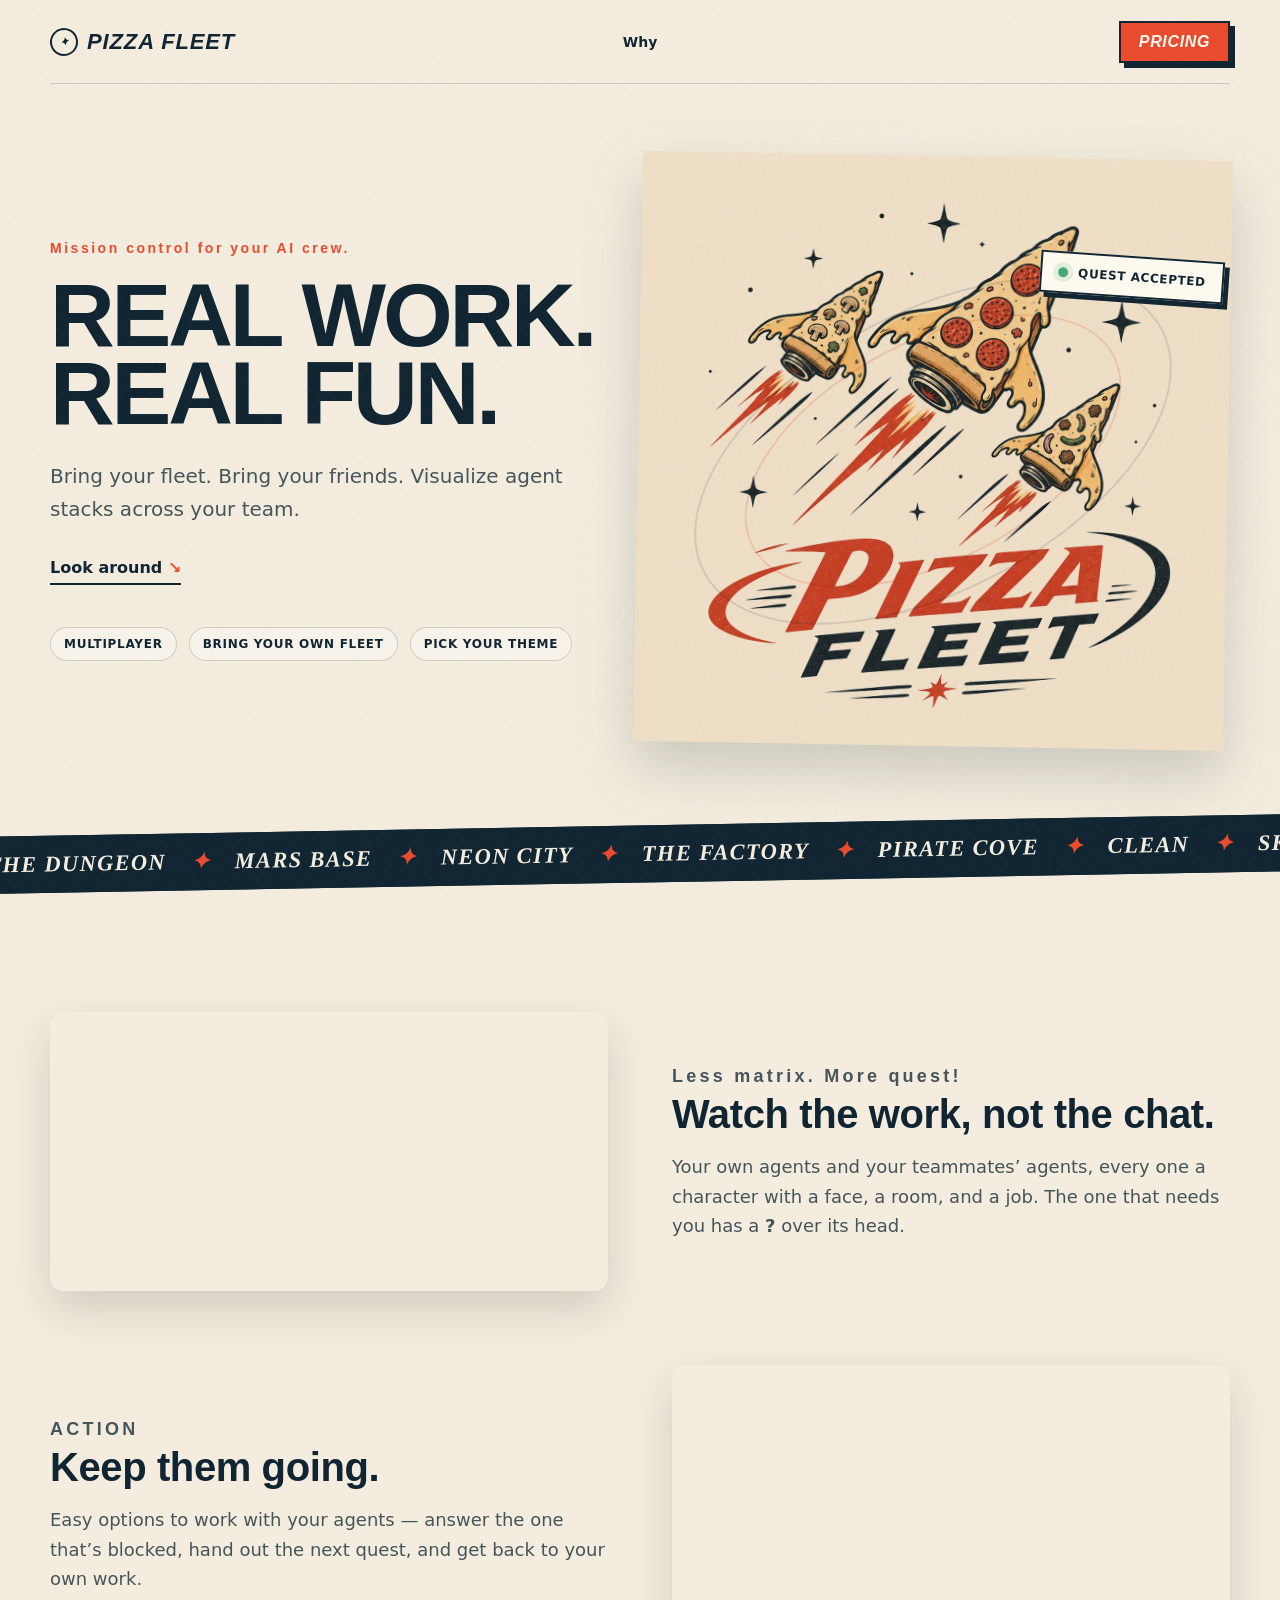
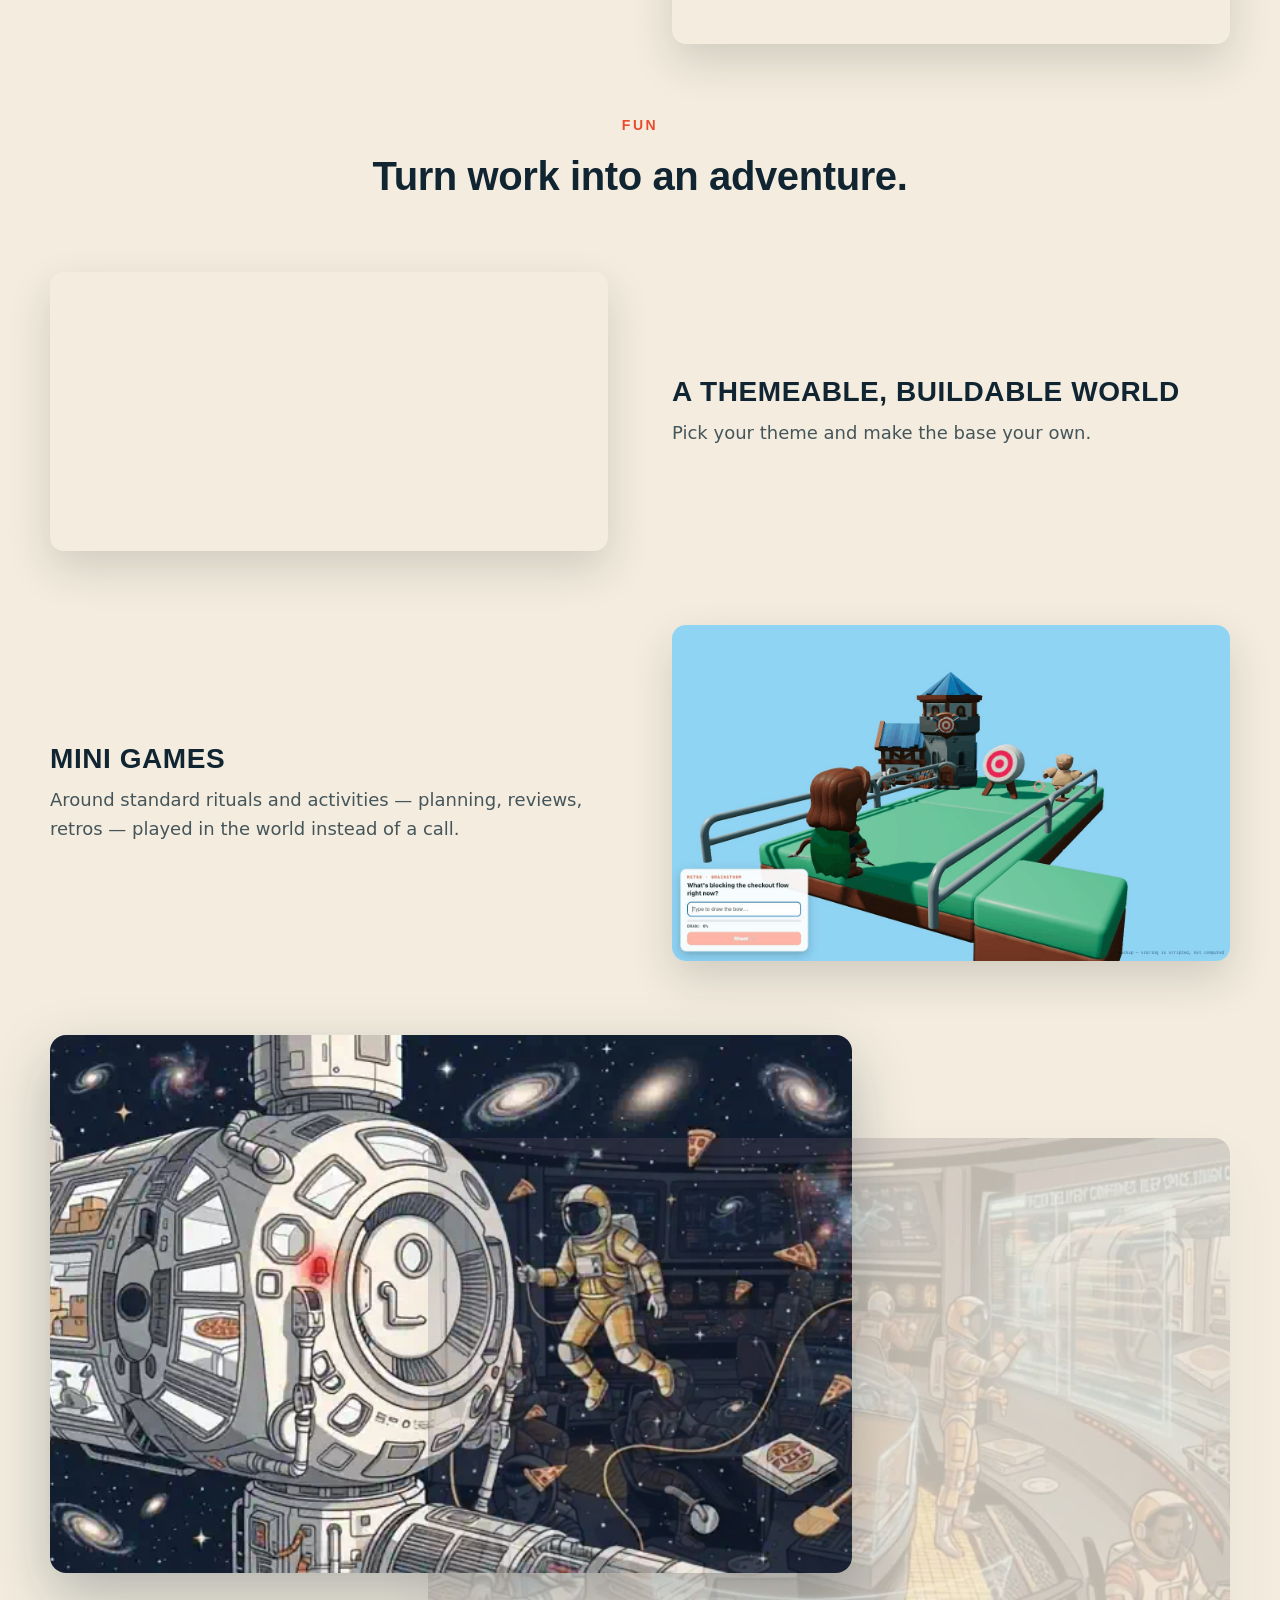
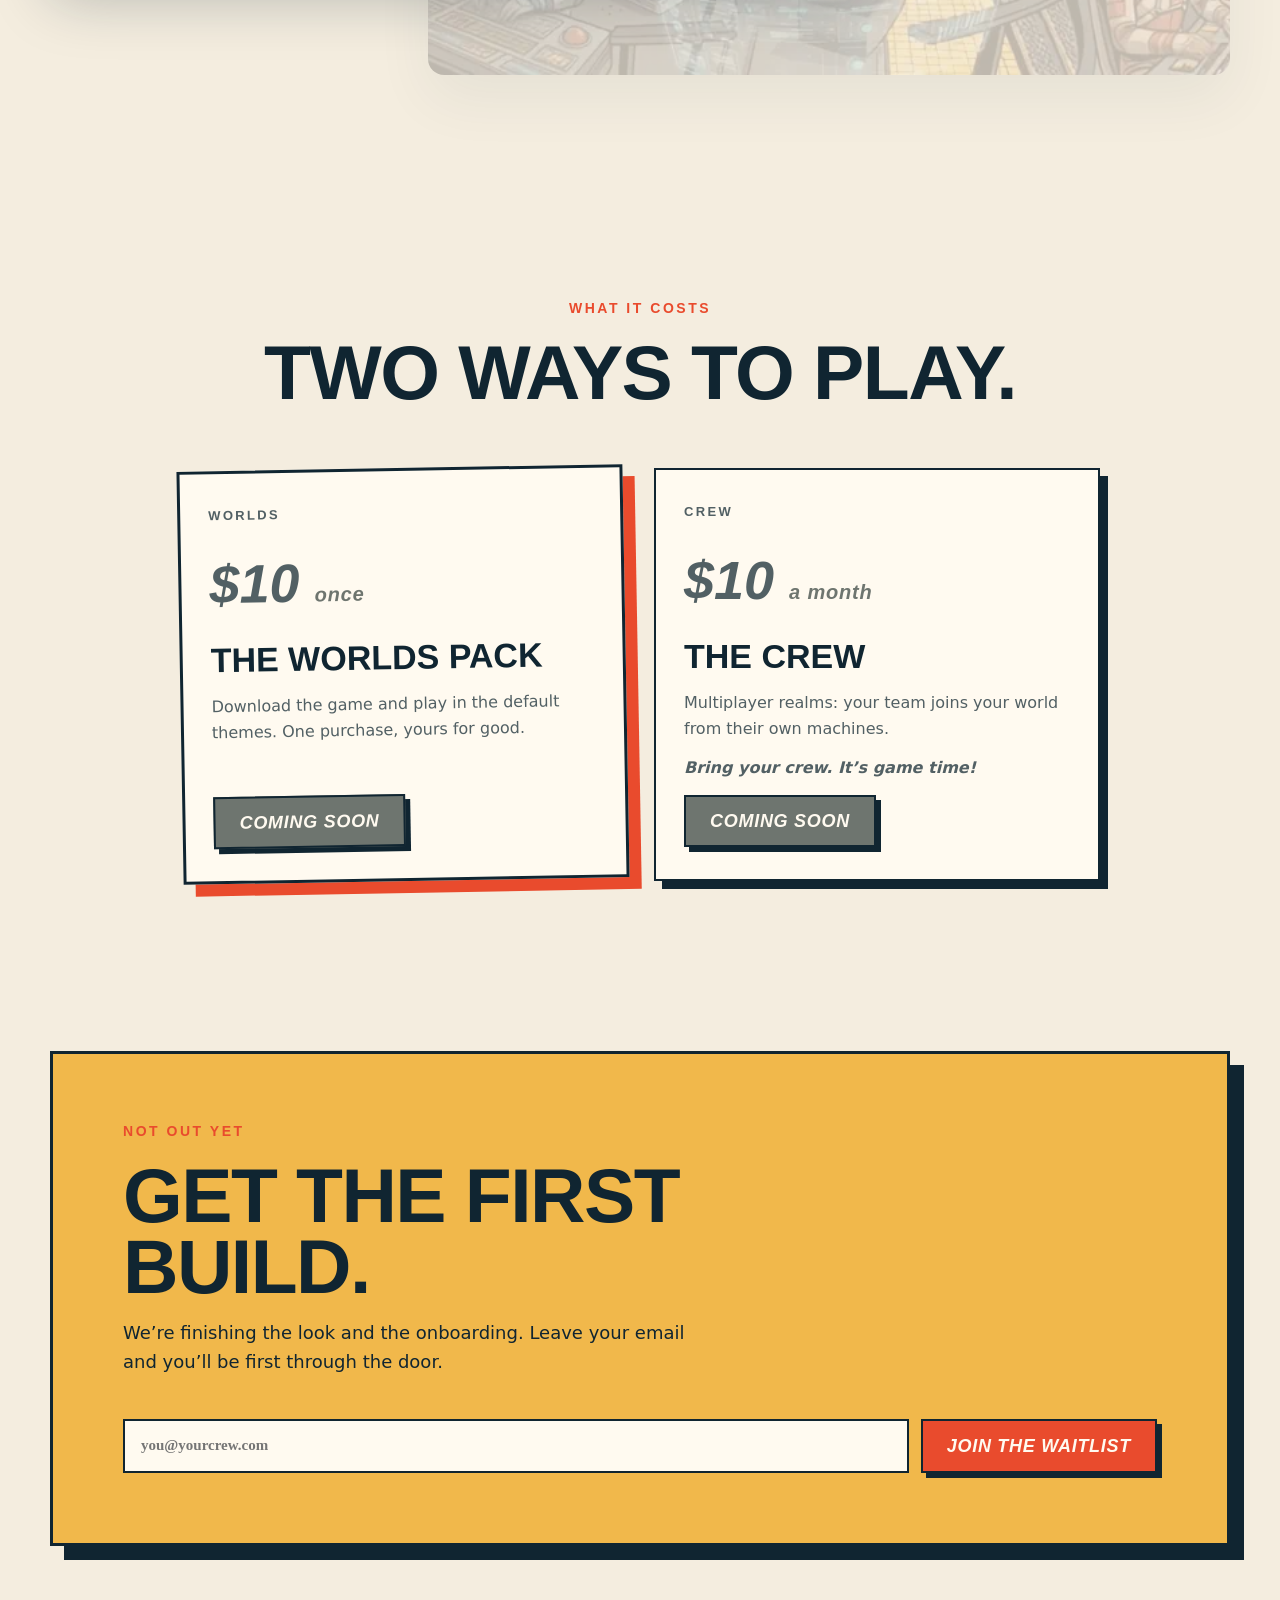
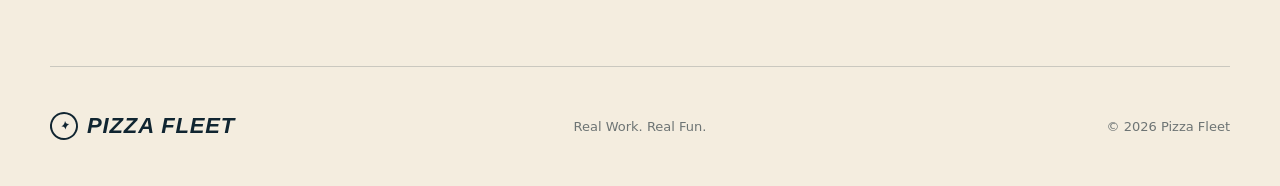
==== commit c5e46f15: "fix(site): keep the hero and the cycle caption inside the page at every width The five elements repo" ====
--- a/index.html
+++ b/index.html
@@ -46,7 +46,12 @@
 .proof-row { display: flex; gap: 12px; flex-wrap: wrap; margin-top: 42px; }
 .proof-row span { border: 1px solid var(--line); background: rgba(255,255,255,.35); border-radius: 99px; padding: 9px 13px; font-size: 12px; font-weight: 700; text-transform: uppercase; letter-spacing: .06em; }
 .hero-art { position: relative; min-height: 590px; display: grid; place-items: center; }
-.hero-art img { position: relative; z-index: 2; width: min(590px, 110%); height: auto; filter: drop-shadow(0 25px 28px rgba(14,35,44,.18)); mix-blend-mode: multiply; transform: rotate(1deg); }
+/* 100%, not the 110% this was: the 10% bleed past the column is a wide-screen
+   flourish, but between 900px and 1180px the column is narrower than 590px, so the
+   bleed ran off the page (29px each side at 1024px) and the mark was cropped rather
+   than bleeding. Above ~1180px the column is ~594px, so the 590px term already won
+   and the wide look is unchanged. */
+.hero-art img { position: relative; z-index: 2; width: min(590px, 100%); height: auto; filter: drop-shadow(0 25px 28px rgba(14,35,44,.18)); mix-blend-mode: multiply; transform: rotate(1deg); }
 /* hero media sequence: the mark loads first, then SHRINKS AND SLIDES to the
    Quest-Accepted corner (it stays, as a chip) while the overview capture fades in
    and takes over the whole right side of the hero, full bleed. */
@@ -56,8 +61,14 @@
 .hero-art.swap .hero-base { opacity: 1; }
 @media (prefers-reduced-motion: reduce) { .hero-art .hero-mark, .hero-art .hero-base { transition: none; } }
 .orbit { position: absolute; border: 2px solid rgba(16,37,49,.12); border-radius: 50%; transform: rotate(-28deg); }
-.orbit-one { width: 520px; height: 280px; }
-.orbit-two { width: 410px; height: 220px; border-color: rgba(233,75,45,.18); }
+/* These were fixed 520x280 / 410x220, sized for the widest hero, and rotate(-28deg)
+   makes the BOUNDING BOX about 1.135x the width -- 591px inside a 350px phone column.
+   Capped as a share of the column with the aspect kept, so they scale instead of
+   hanging off the page. 88% is the share whose rotated box just fits:
+   w*cos28 + h*sin28 <= column, and h = 0.538w, so 1.135w <= column. 69% is the same
+   share scaled by 410/520, which keeps the two ellipses in their original proportion. */
+.orbit-one { width: min(520px, 88%); aspect-ratio: 520 / 280; height: auto; }
+.orbit-two { width: min(410px, 69%); aspect-ratio: 410 / 220; height: auto; border-color: rgba(233,75,45,.18); }
 .status-card { position: absolute; z-index: 4; background: var(--paper); border: 2px solid var(--ink); box-shadow: 5px 5px 0 var(--ink); padding: 12px 16px; display: flex; align-items: center; gap: 10px; font-size: 12px; text-transform: uppercase; font-weight: 700; letter-spacing: .05em; }
 .status-card b { font: 800 28px/1 "Barlow Condensed"; color: var(--red); }
 .status-card i { width: 10px; height: 10px; border-radius: 50%; background: #45a96f; box-shadow: 0 0 0 5px rgba(69,169,111,.15); }
@@ -113,7 +124,7 @@
   .nav{grid-template-columns:1fr auto}.nav nav{display:none}.hero{grid-template-columns:1fr;padding-top:60px}.hero-art{min-height:500px}.split,.product-showcase,.cta{grid-template-columns:1fr}.loop{grid-template-columns:1fr 1fr}.loop-card:nth-child(2){border-right:0}.loop-card:nth-child(-n+2){border-bottom:1px solid var(--line)}.roles{grid-template-columns:1fr}.integration-grid{grid-template-columns:1fr 1fr}.integration-grid div:nth-child(3n){border-right:1px solid var(--line)}.integration-grid div:nth-child(2n){border-right:0}.integration-grid div:nth-last-child(-n+3){border-bottom:1px solid var(--line)}.integration-grid div:nth-last-child(-n+2){border-bottom:0}.footer{grid-template-columns:1fr;text-align:center;gap:10px;padding-block:30px}.footer p:last-child{text-align:center}
 }
 @media (max-width: 600px){
-  .shell{width:min(100% - 24px,1180px)}.nav>.button{display:none}.nav{grid-template-columns:1fr}.hero{min-height:auto;padding-block:55px}.hero-art{min-height:380px}.hero-art img{width:115%}.status-card{transform:scale(.85)}.status-one{left:0}.status-two{right:-5%;top:10%}h1{font-size:58px}.lede{font-size:17px}.section{padding-block:90px}.split{gap:25px}.section-copy{padding-top:0;font-size:18px}.loop{grid-template-columns:1fr}.loop-card{border-right:0;border-bottom:1px solid var(--line)!important}.loop-card:last-child{border-bottom:0!important}.world{height:430px}.tile{transform:scale(.78)}.tile-a{left:0}.tile-b{left:28%}.tile-c{right:-4%}.tile-d{right:3%}.mission-card{width:230px}.integration-grid{grid-template-columns:1fr}.integration-grid div{border-right:0!important;border-bottom:1px solid var(--line)!important}.integration-grid div:last-child{border-bottom:0!important}.cta{padding:38px 24px}.signup{grid-template-columns:1fr}.footer{margin-top:40px}
+  .shell{width:min(100% - 24px,1180px)}.nav>.button{display:none}.nav{grid-template-columns:1fr}.hero{min-height:auto;padding-block:55px}.hero-art{min-height:380px}.status-card{transform:scale(.85)}.status-one{left:0}.status-two{right:max(-5%, -10px)/* the overhang is deliberate, but -5% is 29px against a 576px shell and put the card off the page near 600px; capped just inside the 12px gutter */;top:10%}h1{font-size:58px}.lede{font-size:17px}.section{padding-block:90px}.split{gap:25px}.section-copy{padding-top:0;font-size:18px}.loop{grid-template-columns:1fr}.loop-card{border-right:0;border-bottom:1px solid var(--line)!important}.loop-card:last-child{border-bottom:0!important}.world{height:430px}.tile{transform:scale(.78)}.tile-a{left:0}.tile-b{left:28%}.tile-c{right:-4%}.tile-d{right:3%}.mission-card{width:230px}.integration-grid{grid-template-columns:1fr}.integration-grid div{border-right:0!important;border-bottom:1px solid var(--line)!important}.integration-grid div:last-child{border-bottom:0!important}.cta{padding:38px 24px}.signup{grid-template-columns:1fr}.footer{margin-top:40px}
 }
 
 
@@ -168,10 +179,16 @@
 .cycle-beat { position: absolute; background: rgba(16,37,49,.82); border-radius: 12px; padding: 20px 26px; max-width: min(540px, 78%); backdrop-filter: blur(4px); }
 .cycle-beat h3 { margin: 0 0 10px; font-size: clamp(26px, 3.2vw, 40px); line-height: 1.05; letter-spacing: -.01em; color: #fffaf0; text-wrap: balance; }
 .cycle-beat .reply { margin: 0; color: rgba(255,250,240,.88); }
-.beat-a { left: 26px; bottom: 30px; opacity: 0; animation: beatA 12s ease-in-out infinite; }
-.beat-b { right: 26px; bottom: 30px; opacity: 0; animation: beatB 12s ease-in-out infinite; }
-@keyframes beatA { 0% { opacity: 0; transform: translateX(-46px); } 6%, 40% { opacity: 1; transform: none; } 48%, 100% { opacity: 0; transform: translateX(-46px); } }
-@keyframes beatB { 0%, 50% { opacity: 0; transform: translateX(46px); } 56%, 90% { opacity: 1; transform: none; } 98%, 100% { opacity: 0; transform: translateX(46px); } }
+/* --slide is the entrance throw. It lives on the element rather than inside the
+   keyframes so a breakpoint can shorten it: at <=900px the beats sit 10px from the
+   edge, and a 46px throw parked them off the page for the half of the cycle they are
+   hidden, dragging their h3 and .reply with them. Redefining @keyframes inside the
+   media query does NOT work here -- keyframes resolve by document order, and these
+   are defined further down the file than the breakpoints are. */
+.beat-a { left: 26px; bottom: 30px; opacity: 0; --slide: -46px; animation: beatA 12s ease-in-out infinite; }
+.beat-b { right: 26px; bottom: 30px; opacity: 0; --slide: 46px; animation: beatB 12s ease-in-out infinite; }
+@keyframes beatA { 0% { opacity: 0; transform: translateX(var(--slide)); } 6%, 40% { opacity: 1; transform: none; } 48%, 100% { opacity: 0; transform: translateX(var(--slide)); } }
+@keyframes beatB { 0%, 50% { opacity: 0; transform: translateX(var(--slide)); } 56%, 90% { opacity: 1; transform: none; } 98%, 100% { opacity: 0; transform: translateX(var(--slide)); } }
 @media (prefers-reduced-motion: reduce) {
   .cycle-art .img-a, .cycle-art .img-b, .beat-a, .beat-b { animation: none; }
   .cycle-art .img-b { opacity: .9; }
@@ -181,8 +198,8 @@
   .duo-cycle { height: clamp(400px, 118vw, 560px); }
   .cycle-art img { width: 86%; height: 58%; }
   .cycle-beat { padding: 14px 18px; max-width: 88%; }
-  .beat-a { left: 10px; bottom: 14px; }
-  .beat-b { right: 10px; bottom: 14px; }
+  .beat-a { left: 10px; bottom: 14px; --slide: -14px; }
+  .beat-b { right: 10px; bottom: 14px; --slide: 14px; }
 }
 /* Pricing must stack on small screens; an inline column count overrides media rules. */
 .pricing-grid { grid-template-columns: repeat(3, minmax(0, 1fr)); }
